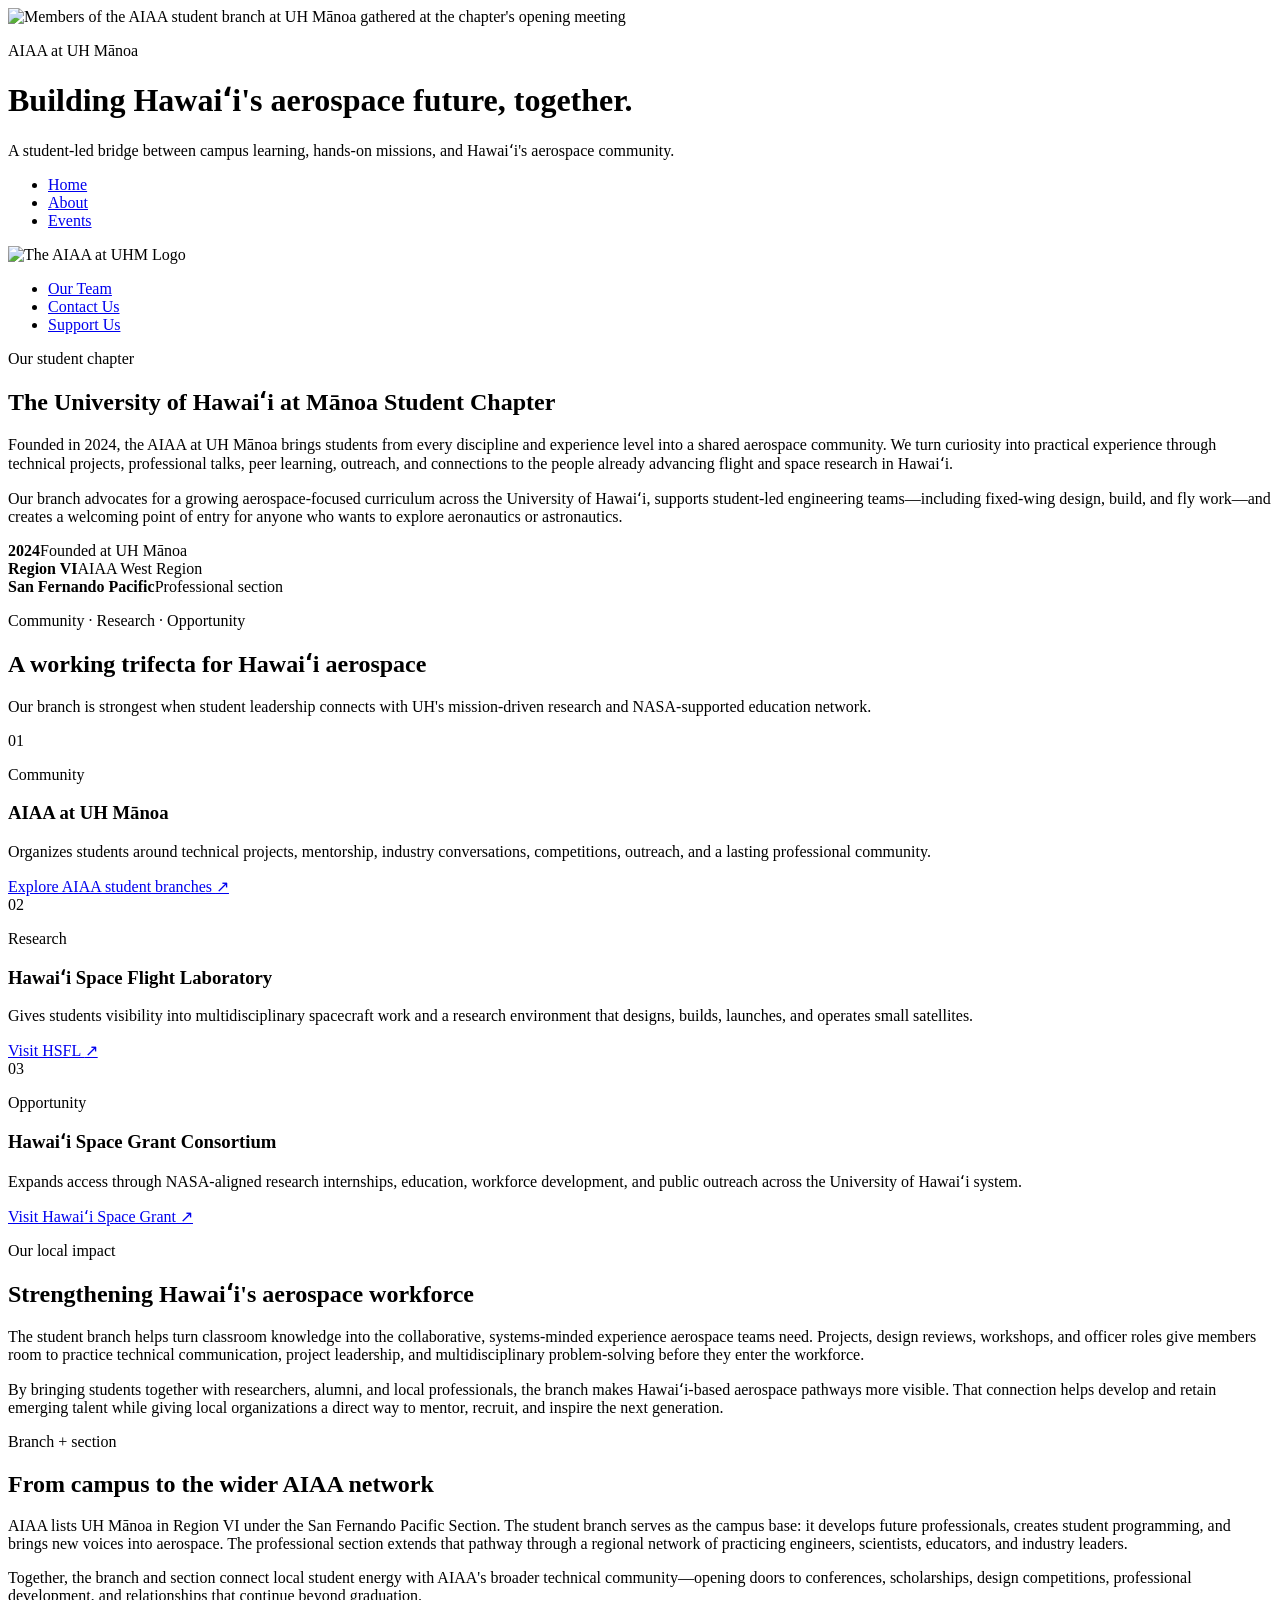
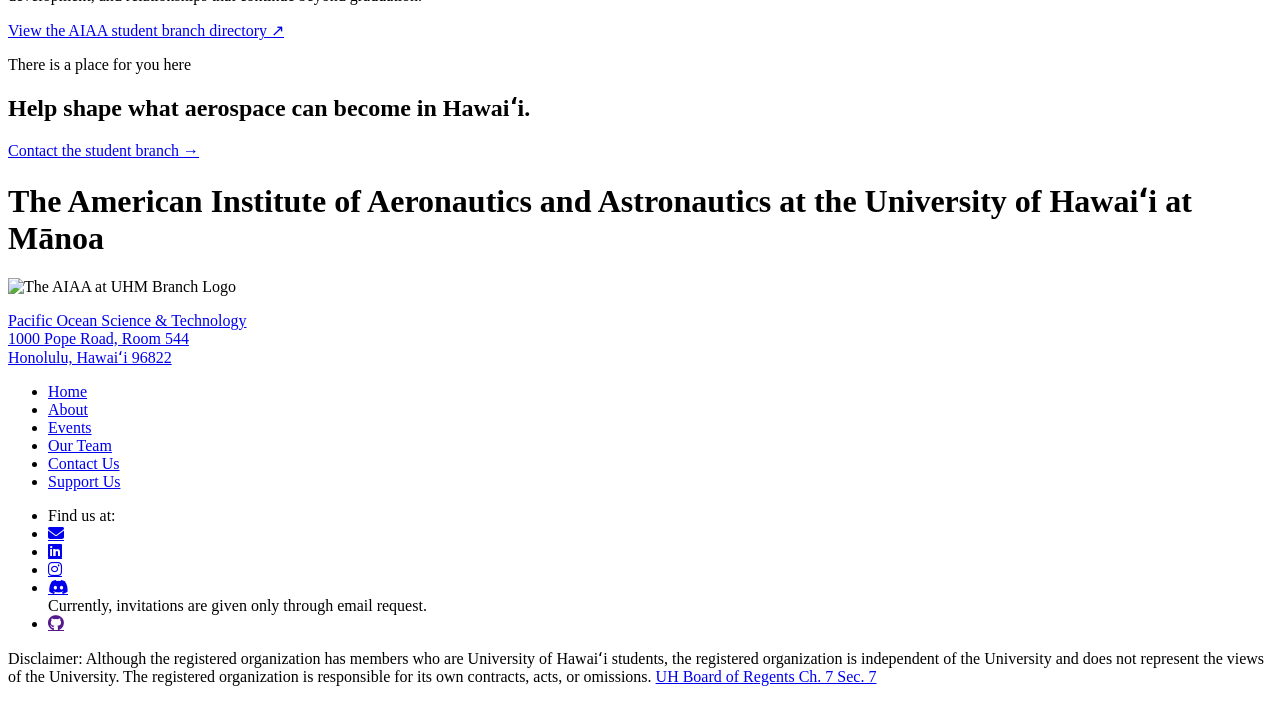
==== about.html @ 86429bd2 "Add website pages and homepage" ====
<!DOCTYPE html>
<html lang="en">
    <head>
        <meta charset="UTF-8" />
        <meta name="viewport" content="width=device-width, initial-scale=1.0" />
        <title>About | AIAA at UH Mānoa</title>
        <meta name="description" content="Meet the AIAA student branch at the University of Hawaiʻi at Mānoa and the campus partners helping grow Hawaiʻi's aerospace community." />
        <link rel="preconnect" href="https://fonts.googleapis.com">
        <link rel="preconnect" href="https://fonts.gstatic.com" crossorigin>
        <link href="https://fonts.googleapis.com/css2?family=Figtree:wght@400;500;600;700;800;900&display=swap" rel="stylesheet">
        <link rel="stylesheet" href="css/style.css?v=9" />
        <link rel="icon" type="image/x-icon" href="image/favicon.ico"/>
        <link rel="icon" type="image/png" sizes="100x100" href="image/favicon-32x32.png" />
        <link rel="icon" type="image/png" sizes="16x16" href="image/favicon-16x16.png" />
        <link rel="apple-touch-icon" sizes="180x180" href="image/apple-touch-icon.png" />
        <link rel="manifest" href="site.webmanifest" />
        <meta name="theme-color" content="#440055" />
        <link rel="stylesheet" href="https://cdnjs.cloudflare.com/ajax/libs/font-awesome/6.5.0/css/all.min.css">
    </head>

    <body class="keno-home about-page">
        <header class="about-hero">
            <img src="image/Slide1Pic.jpg" alt="Members of the AIAA student branch at UH Mānoa gathered at the chapter's opening meeting">
            <div class="about-hero-shade"></div>
            <div class="container about-hero-copy">
                <p class="about-hero-eyebrow">AIAA at UH Mānoa</p>
                <h1>Building Hawaiʻi's aerospace future, together.</h1>
                <p>A student-led bridge between campus learning, hands-on missions, and Hawaiʻi's aerospace community.</p>
            </div>
        </header>

        <div id="navbar">
            <div class="container navbar-content keno-navbar-content">
                <ul class="nav-links left-links">
                    <li><a href="index.html">Home</a></li>
                    <li><a class="active" href="about.html">About</a></li>
                    <li><a href="events.html?v=18">Events</a></li>
                </ul>

                <div class="brand center-logo">
                    <img src="image/branch-logo.png" alt="The AIAA at UHM Logo" class="navbar-logo">
                </div>

                <ul class="nav-links right-links">
                    <li><a href="our-team.html">Our Team</a></li>
                    <li><a href="contact-us.html">Contact Us</a></li>
                    <li><a href="support-us.html">Support Us</a></li>
                </ul>
            </div>
        </div>

        <main class="about-main">
            <section class="chapter-intro page-section">
                <div class="container about-narrow">
                    <p class="section-eyebrow">Our student chapter</p>
                    <h2>The University of Hawaiʻi at Mānoa Student Chapter</h2>
                    <p class="chapter-lead">
                        Founded in 2024, the AIAA at UH Mānoa brings students from every discipline and experience level into a shared aerospace community. We turn curiosity into practical experience through technical projects, professional talks, peer learning, outreach, and connections to the people already advancing flight and space research in Hawaiʻi.
                    </p>
                    <p>
                        Our branch advocates for a growing aerospace-focused curriculum across the University of Hawaiʻi, supports student-led engineering teams—including fixed-wing design, build, and fly work—and creates a welcoming point of entry for anyone who wants to explore aeronautics or astronautics.
                    </p>
                    <div class="chapter-facts" aria-label="Student chapter facts">
                        <div><strong>2024</strong><span>Founded at UH Mānoa</span></div>
                        <div><strong>Region VI</strong><span>AIAA West Region</span></div>
                        <div><strong>San Fernando Pacific</strong><span>Professional section</span></div>
                    </div>
                </div>
            </section>

            <section class="trifecta-section page-section">
                <div class="container">
                    <div class="section-heading-row">
                        <div>
                            <p class="section-eyebrow">Community · Research · Opportunity</p>
                            <h2>A working trifecta for Hawaiʻi aerospace</h2>
                        </div>
                        <p>
                            Our branch is strongest when student leadership connects with UH's mission-driven research and NASA-supported education network.
                        </p>
                    </div>

                    <div class="trifecta-grid">
                        <article class="trifecta-card">
                            <span class="card-number">01</span>
                            <p class="card-kicker">Community</p>
                            <h3>AIAA at UH Mānoa</h3>
                            <p>Organizes students around technical projects, mentorship, industry conversations, competitions, outreach, and a lasting professional community.</p>
                            <a href="https://www.aiaa.org/get-involved/university-students/student-branches/" target="_blank" rel="noopener noreferrer">Explore AIAA student branches <span aria-hidden="true">↗</span></a>
                        </article>

                        <article class="trifecta-card">
                            <span class="card-number">02</span>
                            <p class="card-kicker">Research</p>
                            <h3>Hawaiʻi Space Flight Laboratory</h3>
                            <p>Gives students visibility into multidisciplinary spacecraft work and a research environment that designs, builds, launches, and operates small satellites.</p>
                            <a href="https://www.hsfl.hawaii.edu/" target="_blank" rel="noopener noreferrer">Visit HSFL <span aria-hidden="true">↗</span></a>
                        </article>

                        <article class="trifecta-card">
                            <span class="card-number">03</span>
                            <p class="card-kicker">Opportunity</p>
                            <h3>Hawaiʻi Space Grant Consortium</h3>
                            <p>Expands access through NASA-aligned research internships, education, workforce development, and public outreach across the University of Hawaiʻi system.</p>
                            <a href="https://www.spacegrant.hawaii.edu/" target="_blank" rel="noopener noreferrer">Visit Hawaiʻi Space Grant <span aria-hidden="true">↗</span></a>
                        </article>
                    </div>
                </div>
            </section>

            <section class="impact-section page-section">
                <div class="container">
                    <div class="impact-grid">
                        <div class="impact-panel impact-panel-primary">
                            <p class="section-eyebrow">Our local impact</p>
                            <h2>Strengthening Hawaiʻi's aerospace workforce</h2>
                            <p>
                                The student branch helps turn classroom knowledge into the collaborative, systems-minded experience aerospace teams need. Projects, design reviews, workshops, and officer roles give members room to practice technical communication, project leadership, and multidisciplinary problem-solving before they enter the workforce.
                            </p>
                            <p>
                                By bringing students together with researchers, alumni, and local professionals, the branch makes Hawaiʻi-based aerospace pathways more visible. That connection helps develop and retain emerging talent while giving local organizations a direct way to mentor, recruit, and inspire the next generation.
                            </p>
                        </div>

                        <div class="impact-panel impact-panel-light">
                            <p class="section-eyebrow">Branch + section</p>
                            <h2>From campus to the wider AIAA network</h2>
                            <p>
                                AIAA lists UH Mānoa in Region VI under the San Fernando Pacific Section. The student branch serves as the campus base: it develops future professionals, creates student programming, and brings new voices into aerospace. The professional section extends that pathway through a regional network of practicing engineers, scientists, educators, and industry leaders.
                            </p>
                            <p>
                                Together, the branch and section connect local student energy with AIAA's broader technical community—opening doors to conferences, scholarships, design competitions, professional development, and relationships that continue beyond graduation.
                            </p>
                            <a class="text-link" href="https://netforum.aiaa.org/eWeb/AIAAPage.aspx?site=AIAA_FRAME&amp;webcode=branchlist" target="_blank" rel="noopener noreferrer">View the AIAA student branch directory <span aria-hidden="true">↗</span></a>
                        </div>
                    </div>
                </div>
            </section>

            <section class="about-cta">
                <div class="container about-cta-inner">
                    <div>
                        <p class="section-eyebrow">There is a place for you here</p>
                        <h2>Help shape what aerospace can become in Hawaiʻi.</h2>
                    </div>
                    <a class="about-cta-button" href="contact-us.html">Contact the student branch <span aria-hidden="true">→</span></a>
                </div>
            </section>
        </main>

        <footer>
            <div class="container">
                <h1>The American Institute of Aeronautics and Astronautics at the University of Hawaiʻi at Mānoa</h1>
                <div class="flex-footer">
                    <img src="image/branch-logo.png" alt="The AIAA at UHM Branch Logo">
                    <div class="footer-index">
                        <p>
                            <a class="location-container" href="https://g.co/kgs/ecqR4Zi">
                                Pacific Ocean Science &amp; Technology<br>
                                1000 Pope Road, Room 544<br>
                                Honolulu, Hawaiʻi 96822
                            </a>
                        </p>
                        <ul>
                            <li><a href="index.html">Home</a></li>
                            <li><a href="about.html">About</a></li>
                            <li><a href="events.html?v=18">Events</a></li>
                            <li><a href="our-team.html">Our Team</a></li>
                            <li><a href="contact-us.html">Contact Us</a></li>
                            <li><a href="support-us.html">Support Us</a></li>
                        </ul>
                    </div>
                    <div class="online-presence">
                        <ul class="media-links">
                            <li>Find us at:</li>
                            <div class="social-container">
                                <li><a href="mailto:uhaiaa@hawaii.edu" class="fa fa-envelope" aria-label="Email AIAA at UH Mānoa"></a></li>
                                <li><a href="https://www.linkedin.com/company/uhaiaa" class="fa-brands fa-linkedin" aria-label="AIAA at UH Mānoa on LinkedIn"></a></li>
                                <li><a href="https://www.instagram.com/uh_aiaa/" class="fa-brands fa-instagram" aria-label="AIAA at UH Mānoa on Instagram"></a></li>
                                <div class="button-tip">
                                    <li><a href="#" class="fa-brands fa-discord" aria-label="AIAA at UH Mānoa Discord"></a></li>
                                    <span class="button-tip-text">Currently, invitations are given only through email request.</span>
                                </div>
                                <li><a href="" class="fa-brands fa-github" aria-label="AIAA at UH Mānoa on GitHub"></a></li>
                            </div>
                        </ul>
                    </div>
                </div>
                <p class="university-disclaimer">
                    Disclaimer: Although the registered organization has members who are University of Hawaiʻi students, the registered organization is independent of the University and does not represent the views of the University. The registered organization is responsible for its own contracts, acts, or omissions.
                    <a href="https://www.hawaii.edu/policy/archives/bor/borpch7.pdf">UH Board of Regents Ch. 7 Sec. 7</a>
                </p>
            </div>
        </footer>

        <script>
            const navbar = document.getElementById('navbar');
            const pageHeader = document.querySelector('header');
            let logoAnimationFrame;

            function updateNavbarLogo() {
                const stickyPoint = pageHeader.offsetHeight;
                const progress = Math.min(Math.max(window.scrollY / stickyPoint, 0), 1);
                const expandedSize = window.innerWidth < 760 ? 100 : 156;
                const compactSize = window.innerWidth < 760 ? 40 : 46;
                const logoSize = expandedSize - ((expandedSize - compactSize) * progress);

                navbar.style.setProperty('--logo-size', `${logoSize}px`);
                navbar.classList.toggle('is-stuck', window.scrollY >= stickyPoint - 1);
                logoAnimationFrame = null;
            }

            function requestNavbarLogoUpdate() {
                if (!logoAnimationFrame) {
                    logoAnimationFrame = window.requestAnimationFrame(updateNavbarLogo);
                }
            }

            window.addEventListener('scroll', requestNavbarLogoUpdate, { passive: true });
            window.addEventListener('resize', requestNavbarLogoUpdate);
            updateNavbarLogo();
        </script>
    </body>
</html>
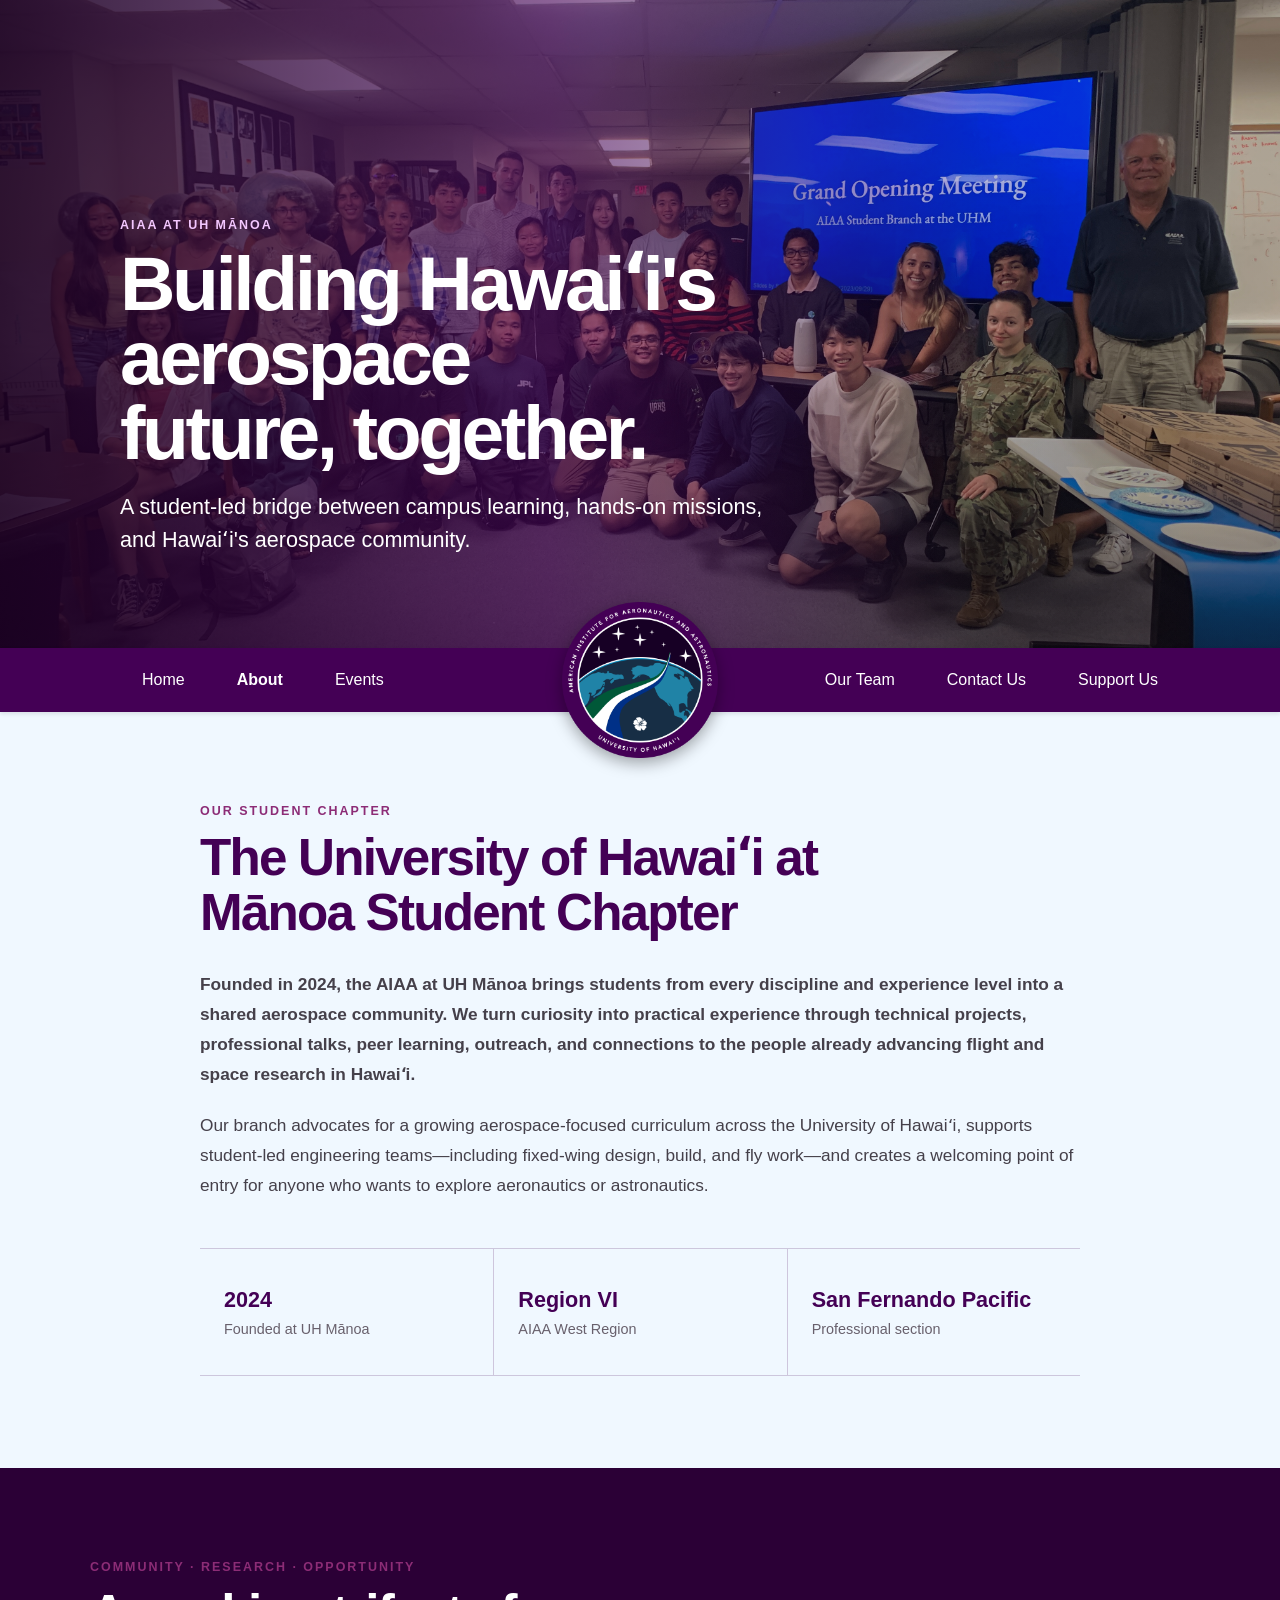
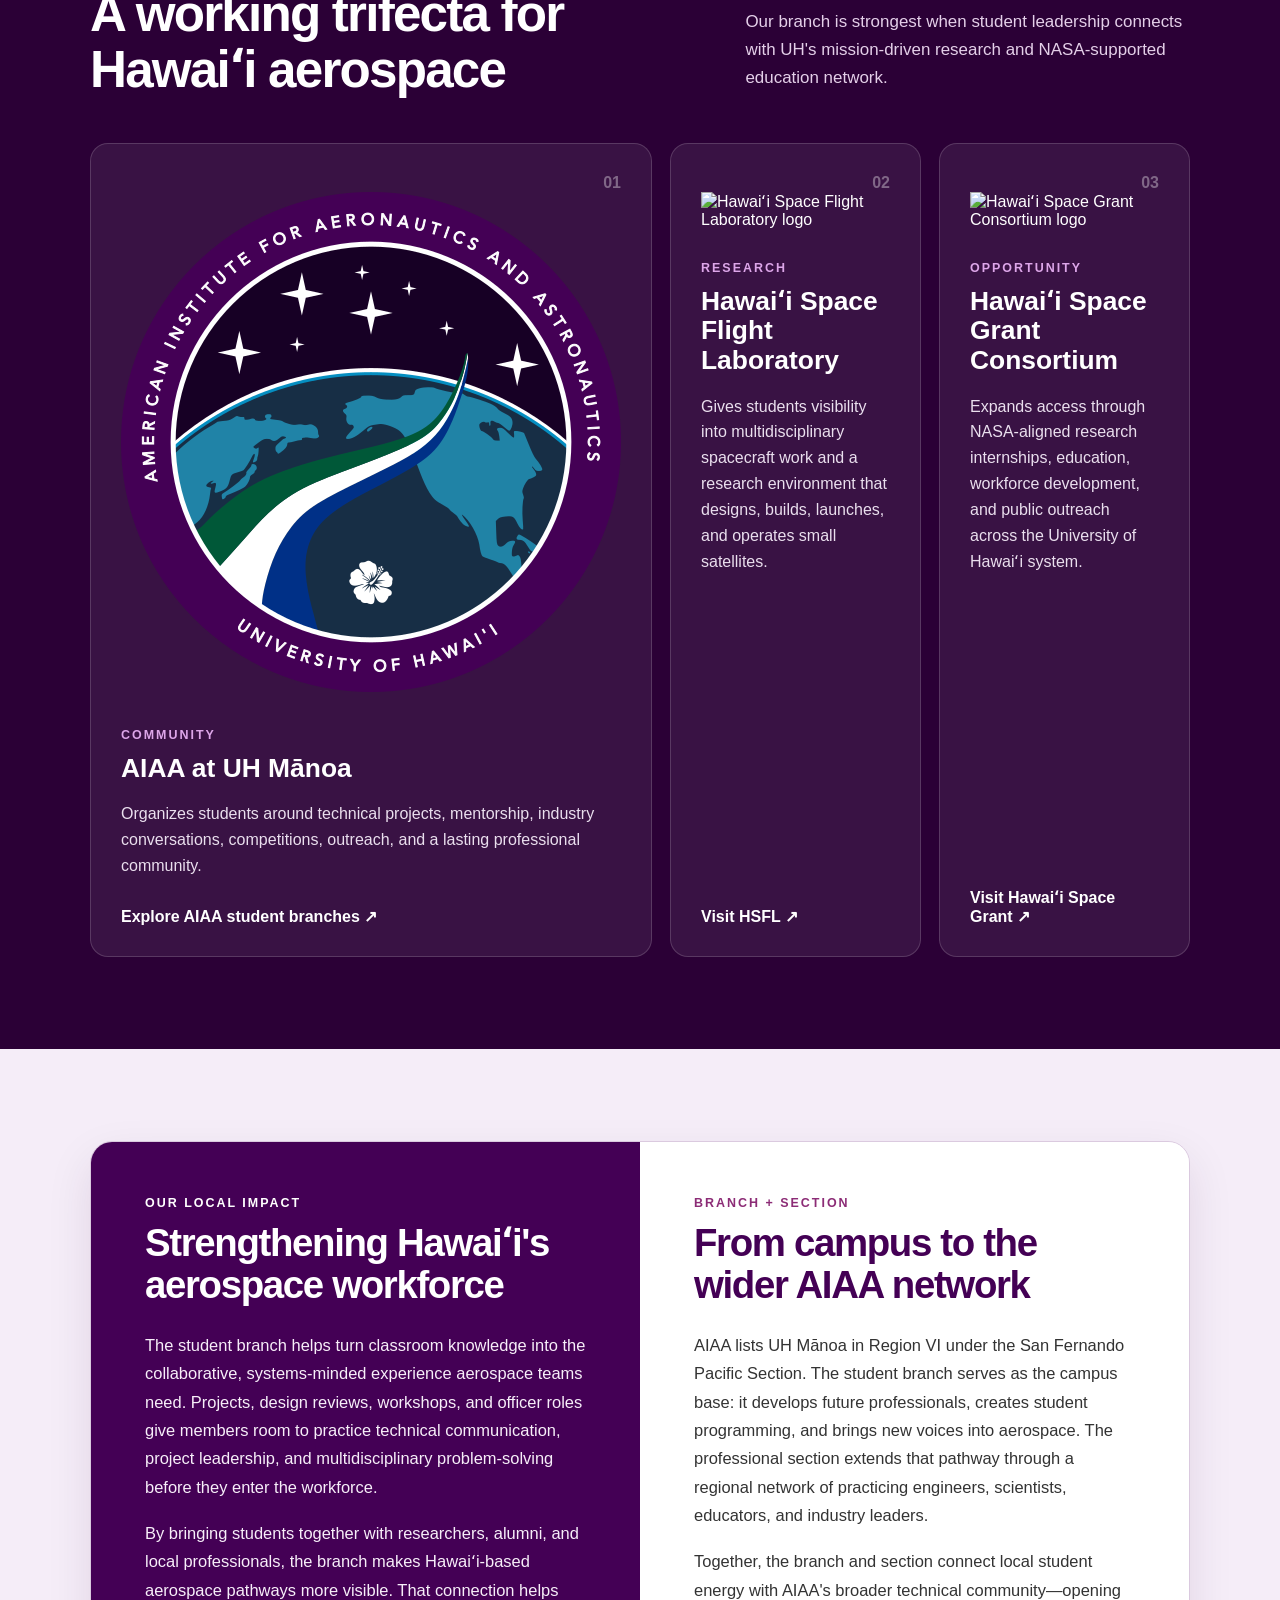
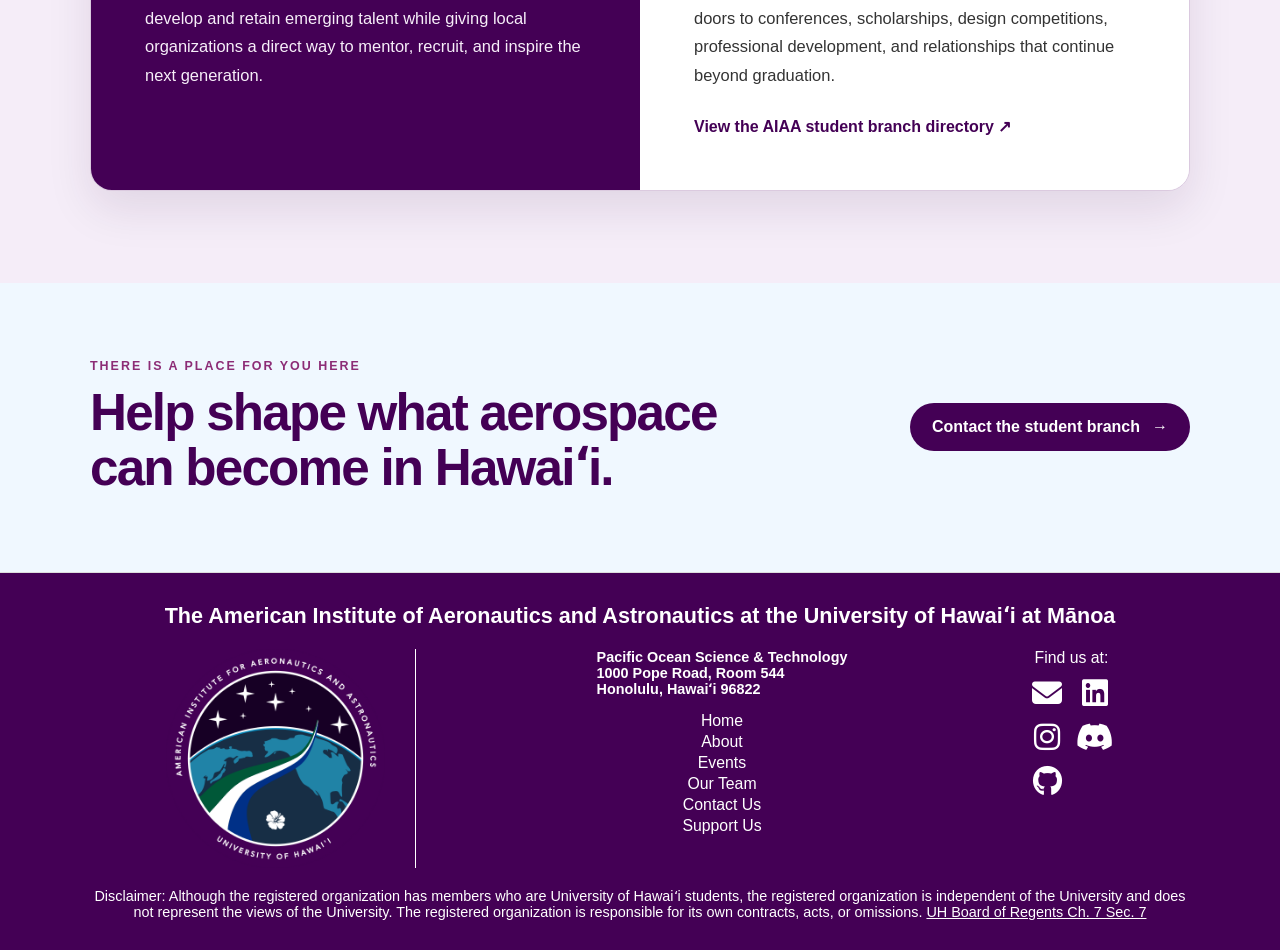
==== commit d8a2efd9: "Add trifecta logos to About page" ====
--- a/about.html
+++ b/about.html
@@ -8,7 +8,7 @@
         <link rel="preconnect" href="https://fonts.googleapis.com">
         <link rel="preconnect" href="https://fonts.gstatic.com" crossorigin>
         <link href="https://fonts.googleapis.com/css2?family=Figtree:wght@400;500;600;700;800;900&display=swap" rel="stylesheet">
-        <link rel="stylesheet" href="css/style.css?v=9" />
+        <link rel="stylesheet" href="css/style.css?v=30" />
         <link rel="icon" type="image/x-icon" href="image/favicon.ico"/>
         <link rel="icon" type="image/png" sizes="100x100" href="image/favicon-32x32.png" />
         <link rel="icon" type="image/png" sizes="16x16" href="image/favicon-16x16.png" />
@@ -83,6 +83,9 @@
                     <div class="trifecta-grid">
                         <article class="trifecta-card">
                             <span class="card-number">01</span>
+                            <div class="trifecta-logo">
+                                <img src="image/branch-logo.png" alt="AIAA at UH Mānoa student branch logo" loading="lazy">
+                            </div>
                             <p class="card-kicker">Community</p>
                             <h3>AIAA at UH Mānoa</h3>
                             <p>Organizes students around technical projects, mentorship, industry conversations, competitions, outreach, and a lasting professional community.</p>
@@ -91,6 +94,9 @@
 
                         <article class="trifecta-card">
                             <span class="card-number">02</span>
+                            <div class="trifecta-logo">
+                                <img src="image/hawaii-space-flight-lab-logo.webp" alt="Hawaiʻi Space Flight Laboratory logo" loading="lazy">
+                            </div>
                             <p class="card-kicker">Research</p>
                             <h3>Hawaiʻi Space Flight Laboratory</h3>
                             <p>Gives students visibility into multidisciplinary spacecraft work and a research environment that designs, builds, launches, and operates small satellites.</p>
@@ -99,6 +105,9 @@
 
                         <article class="trifecta-card">
                             <span class="card-number">03</span>
+                            <div class="trifecta-logo">
+                                <img src="image/hawaii-space-grant-logo.png" alt="Hawaiʻi Space Grant Consortium logo" loading="lazy">
+                            </div>
                             <p class="card-kicker">Opportunity</p>
                             <h3>Hawaiʻi Space Grant Consortium</h3>
                             <p>Expands access through NASA-aligned research internships, education, workforce development, and public outreach across the University of Hawaiʻi system.</p>
--- a/css/style.css
+++ b/css/style.css
@@ -0,0 +1,2757 @@
+/* General Styles */
+* {
+margin: 0;
+padding: 0;
+box-sizing: border-box;
+}
+
+body {
+  font-family: 'Figtree', 'Segoe UI', sans-serif;
+  min-height:  100vh;
+  background-color: aliceblue;
+  color: #333;
+  margin: 0;
+}
+
+.container {
+  max-width: 1100px;
+  margin: 0 auto;
+}
+
+main {
+  margin-top: 0;
+  padding-top: 0;
+  background-color: aliceblue;
+}
+
+/* Header and Navigation */
+header {
+  background-color: aliceblue;
+  position: static;
+  overflow: visible;
+}
+
+.header-carousel {
+  position: relative;
+  width: 100%;
+  height: 75vh;
+}
+
+.carousel-slide {
+  position: absolute;
+  width: 100%;
+  height: 100%;
+  opacity: 0;
+  transition: opacity 2s ease-in-out;
+}
+
+.carousel-slide.active {
+  opacity: 1;
+  z-index: 1;
+}
+
+.carousel-slide img {
+  width: 100%;
+  height: 100%;
+  object-fit: cover;
+}
+
+.carousel-caption-static {
+  position: absolute;
+  top: 20px;
+  left: 120px;
+  font-family: 'Figtree', 'Segoe UI', sans-serif;
+  font-size: 4rem;
+  color: white;
+  z-index: 2;
+  font-weight: 900;
+  font-style: normal;
+  letter-spacing: -0.035em;
+  text-shadow: 4px 4px 6px rgba(0, 0, 0, 1);
+  padding-right: 120px;
+}
+
+.carousel-caption-dynamic {
+  position: absolute;
+  bottom: 96px;
+  right: 120px;
+  font-size: 3rem;
+  color: white;
+  font-weight: 700;
+  z-index: 2;
+  text-align: right;
+  font-style: italic;
+  text-shadow: 4px 4px 6px rgba(0, 0, 0, 1);
+  padding-left: 120px;
+}
+
+
+#navbar {
+  --logo-size: 156px;
+  background-color: #440055;
+  width: 100%;
+  position: sticky;
+  top: 0;
+  z-index: 20;
+  overflow: visible;
+  box-shadow: 0 2px 4px rgba(0, 0, 0, 0.1);
+  transition: box-shadow 0.3s ease;
+}
+
+.navbar-content {
+  display: flex;
+  justify-content: space-between;
+  align-items: center;
+  padding: 10px 16px;
+}
+
+.brand {
+  display: flex;
+  align-items: center;
+  gap: 10px;
+}
+
+.navbar-logo {
+  height: 40px;
+  width: auto;
+  margin-left: 20px;
+}
+
+.keno-navbar-content {
+  position: relative;
+  display: grid;
+  grid-template-columns: minmax(0, 1fr) 172px minmax(0, 1fr);
+  min-height: 64px;
+}
+
+.keno-navbar-content .left-links {
+  grid-column: 1;
+  justify-content: flex-start;
+}
+
+.keno-navbar-content .right-links {
+  grid-column: 3;
+  justify-content: flex-end;
+}
+
+.keno-navbar-content .center-logo {
+  position: absolute;
+  top: 50%;
+  left: 50%;
+  z-index: 2;
+  pointer-events: none;
+  transform: translate(-50%, -50%);
+}
+
+.keno-navbar-content .center-logo .navbar-logo {
+  display: block;
+  width: var(--logo-size);
+  height: var(--logo-size);
+  margin: 0;
+  filter: drop-shadow(0 5px 8px rgba(0, 0, 0, 0.35));
+  transition: filter 0.2s ease;
+  will-change: width, height;
+}
+
+#navbar.is-stuck {
+  box-shadow: 0 5px 16px rgba(0, 0, 0, 0.28);
+}
+
+#navbar.is-stuck .center-logo .navbar-logo {
+  filter: drop-shadow(0 2px 3px rgba(0, 0, 0, 0.25));
+}
+
+.org-name {
+  color: white;
+  font-size: 1.4em;
+  line-height: 40px;
+  margin: 0;
+  white-space: nowrap;
+}  
+
+.nav-links {
+  list-style-type: none;
+  display: flex;
+  align-items: center;
+  margin: 0;
+  padding: 0;
+}
+
+.nav-links li {
+  margin-left: 20px;
+}
+
+.nav-links li a {
+  display: block;
+  color: #ffffff;
+  text-decoration: none;
+  padding: 10px 16px;
+}
+
+.nav-links li a.active {
+  font-weight: bolder;
+}
+
+.nav-links li a:hover {
+  background-color:#440055;
+}
+
+@media (max-width: 760px) {
+  .carousel-caption-dynamic {
+    bottom: 78px;
+  }
+
+  .keno-navbar-content {
+    grid-template-columns: minmax(0, 1fr) 108px minmax(0, 1fr);
+    min-height: 58px;
+    padding-right: 8px;
+    padding-left: 8px;
+  }
+
+  .keno-navbar-content .nav-links {
+    gap: 2px;
+  }
+
+  .keno-navbar-content .nav-links li {
+    margin-left: 0;
+  }
+
+  .keno-navbar-content .nav-links li a {
+    padding: 9px 6px;
+    font-size: 0.78rem;
+  }
+}
+
+@media (prefers-reduced-motion: reduce) {
+  .keno-navbar-content .center-logo .navbar-logo,
+  #navbar {
+    transition: none;
+  }
+}
+
+@media (max-width: 520px) {
+  .keno-navbar-content {
+    grid-template-columns: minmax(0, 1fr) 108px minmax(0, 1fr);
+    min-height: 88px;
+    padding: 7px 12px;
+  }
+
+  .keno-navbar-content .nav-links {
+    align-items: flex-start;
+    flex-direction: column;
+    justify-content: center;
+  }
+
+  .keno-navbar-content .right-links {
+    align-items: flex-end;
+  }
+
+  .keno-navbar-content .nav-links li a {
+    padding: 3px 0;
+    font-size: 0.72rem;
+    line-height: 1.1;
+    white-space: nowrap;
+  }
+}
+
+/* about Section */
+.about {
+  padding: 40px 30px;
+}
+
+.keno-home .about {
+  padding-top: 56px;
+}
+
+.organization-block {
+  padding-bottom: 20px;
+}
+
+.aiaa-logo-wordmark {
+  width: 100%;
+  max-width: 520px;
+  aspect-ratio: 4814 / 1338;
+  margin: 0 auto;
+  background-color: #440055;
+  -webkit-mask: url('../image/AIAA_logo-2025.png') center / contain no-repeat;
+  mask: url('../image/AIAA_logo-2025.png') center / contain no-repeat;
+}
+
+.student-logo-paragraph {
+  display: flex;
+  align-items: center; /* center vertically */
+  gap: 20px;
+  padding-bottom: 20px;
+}
+
+.student-logo-paragraph img {
+  max-height: 250px;
+  width: auto;
+  object-fit: contain;
+  display: block;
+}
+
+.student-logo-paragraph .about-block {
+  flex: 1;
+  display: flex;
+  flex-direction: column;
+  justify-content: space-between;
+}
+
+.about h1 {
+  text-align: center;
+  font-size: 2em;
+  margin-bottom: 20px;
+}
+
+.about p {
+  text-indent: 2em;
+  font-size: 1.1em;
+  text-align: justify;
+  margin-top: 15px;
+  font-weight: 500;
+}
+
+.about a {
+  padding-bottom: 30px;
+}
+
+.about a.btn {
+  display: flex;
+  text-decoration: none;
+  justify-content: center;    
+  background-color: #440055;
+  color: #fff;
+  padding: 12px 24px;
+  border-radius: 5px;
+  font-weight: bold;
+}
+
+.about .btn:hover {
+  background-color: #2b0036;
+}
+
+h2 {
+  text-align: center;
+  color: #440055;
+  margin-top: 40px;
+}
+
+/* About Page */
+.about-hero {
+  position: relative;
+  height: min(72vh, 760px);
+  min-height: 520px;
+  overflow: hidden;
+  isolation: isolate;
+}
+
+.about-hero > img {
+  position: absolute;
+  inset: 0;
+  z-index: -3;
+  width: 100%;
+  height: 100%;
+  object-fit: cover;
+  object-position: center 45%;
+}
+
+.about-hero-shade {
+  position: absolute;
+  inset: 0;
+  z-index: -2;
+  background:
+    linear-gradient(90deg, rgba(28, 0, 36, 0.88) 0%, rgba(68, 0, 85, 0.62) 43%, rgba(24, 11, 28, 0.16) 76%),
+    linear-gradient(0deg, rgba(14, 6, 17, 0.55) 0%, transparent 45%);
+}
+
+.about-hero-copy {
+  display: flex;
+  height: 100%;
+  max-width: 1100px;
+  padding: 86px 30px 92px;
+  flex-direction: column;
+  align-items: flex-start;
+  justify-content: flex-end;
+  color: #fff;
+}
+
+.about-hero-eyebrow,
+.section-eyebrow,
+.card-kicker {
+  font-size: 0.78rem;
+  font-weight: 800;
+  letter-spacing: 0.16em;
+  text-transform: uppercase;
+}
+
+.about-hero-eyebrow {
+  margin-bottom: 14px;
+  color: #f3c7ff;
+}
+
+.about-hero-copy h1 {
+  max-width: 780px;
+  font-size: clamp(2.8rem, 6vw, 5.3rem);
+  line-height: 0.97;
+  letter-spacing: -0.045em;
+  text-wrap: balance;
+}
+
+.about-hero-copy > p:last-child {
+  max-width: 650px;
+  margin-top: 22px;
+  font-size: clamp(1.05rem, 2vw, 1.35rem);
+  font-weight: 500;
+  line-height: 1.5;
+}
+
+.about-main {
+  overflow: hidden;
+}
+
+.page-section {
+  padding: 92px 30px;
+}
+
+.about-narrow {
+  max-width: 880px;
+}
+
+.section-eyebrow {
+  margin-bottom: 12px;
+  color: #8c2c76;
+}
+
+.about-main h2 {
+  margin-top: 0;
+  font-size: clamp(2rem, 4vw, 3.35rem);
+  line-height: 1.08;
+  letter-spacing: -0.035em;
+}
+
+.chapter-intro h2 {
+  max-width: 760px;
+  text-align: left;
+}
+
+.chapter-intro p:not(.section-eyebrow) {
+  color: #45404a;
+  font-size: 1.08rem;
+  line-height: 1.75;
+}
+
+.chapter-intro .chapter-lead {
+  margin-top: 28px;
+  color: #27212b;
+  font-size: clamp(1.2rem, 2.2vw, 1.45rem);
+  font-weight: 600;
+  line-height: 1.6;
+}
+
+.chapter-intro .chapter-lead + p {
+  margin-top: 20px;
+}
+
+.chapter-facts {
+  display: grid;
+  margin-top: 48px;
+  border-top: 1px solid rgba(68, 0, 85, 0.2);
+  border-bottom: 1px solid rgba(68, 0, 85, 0.2);
+  grid-template-columns: repeat(3, 1fr);
+}
+
+.chapter-facts > div {
+  display: flex;
+  min-height: 126px;
+  padding: 24px;
+  flex-direction: column;
+  justify-content: center;
+}
+
+.chapter-facts > div + div {
+  border-left: 1px solid rgba(68, 0, 85, 0.2);
+}
+
+.chapter-facts strong {
+  color: #440055;
+  font-size: 1.35rem;
+  line-height: 1.15;
+}
+
+.chapter-facts span {
+  margin-top: 8px;
+  color: #68606c;
+  font-size: 0.9rem;
+}
+
+.trifecta-section {
+  background: #2b0036;
+  color: #fff;
+}
+
+.section-heading-row {
+  display: grid;
+  margin-bottom: 46px;
+  align-items: end;
+  gap: 54px;
+  grid-template-columns: 1.15fr 0.85fr;
+}
+
+.section-heading-row h2 {
+  max-width: 650px;
+  color: #fff;
+  text-align: left;
+}
+
+.section-heading-row > p {
+  padding-bottom: 5px;
+  color: #e4cfe9;
+  font-size: 1.06rem;
+  line-height: 1.65;
+}
+
+.trifecta-grid {
+  display: grid;
+  gap: 18px;
+  grid-template-columns: repeat(3, 1fr);
+}
+
+.trifecta-card {
+  display: flex;
+  min-height: 390px;
+  padding: 30px;
+  border: 1px solid rgba(255, 255, 255, 0.16);
+  border-radius: 18px;
+  flex-direction: column;
+  background: rgba(255, 255, 255, 0.07);
+  transition: transform 0.25s ease, background-color 0.25s ease;
+}
+
+.trifecta-card:hover {
+  background: rgba(255, 255, 255, 0.11);
+  transform: translateY(-5px);
+}
+
+.card-number {
+  align-self: flex-end;
+  color: rgba(255, 255, 255, 0.36);
+  font-size: 1rem;
+  font-weight: 800;
+}
+
+.card-kicker {
+  margin-top: 32px;
+  color: #dda6e9;
+}
+
+.trifecta-card h3 {
+  margin-top: 12px;
+  font-size: 1.65rem;
+  line-height: 1.12;
+}
+
+.trifecta-card > p:not(.card-kicker) {
+  margin-top: 18px;
+  color: #eadfee;
+  line-height: 1.62;
+}
+
+.trifecta-card a {
+  margin-top: auto;
+  padding-top: 28px;
+  color: #fff;
+  font-weight: 750;
+  text-decoration: none;
+}
+
+.trifecta-card a:hover,
+.text-link:hover {
+  text-decoration: underline;
+}
+
+.impact-section {
+  background: #f5edf8;
+}
+
+.impact-grid {
+  display: grid;
+  overflow: hidden;
+  border: 1px solid rgba(68, 0, 85, 0.15);
+  border-radius: 22px;
+  box-shadow: 0 18px 45px rgba(51, 14, 62, 0.1);
+  grid-template-columns: repeat(2, 1fr);
+}
+
+.impact-panel {
+  padding: 54px;
+}
+
+.impact-panel h2 {
+  margin-bottom: 26px;
+  text-align: left;
+  font-size: clamp(1.8rem, 3vw, 2.55rem);
+}
+
+.impact-panel p:not(.section-eyebrow) {
+  font-size: 1.03rem;
+  line-height: 1.72;
+}
+
+.impact-panel p + p {
+  margin-top: 18px;
+}
+
+.impact-panel-primary {
+  background: #440055;
+  color: #f7eef9;
+}
+
+.impact-panel-primary h2,
+.impact-panel-primary .section-eyebrow {
+  color: #fff;
+}
+
+.impact-panel-light {
+  background: #fff;
+}
+
+.text-link {
+  display: inline-block;
+  margin-top: 28px;
+  color: #440055;
+  font-weight: 800;
+  text-decoration: none;
+}
+
+.about-cta {
+  padding: 76px 30px;
+  background: aliceblue;
+}
+
+.about-cta-inner {
+  display: flex;
+  align-items: center;
+  justify-content: space-between;
+  gap: 44px;
+}
+
+.about-cta h2 {
+  max-width: 720px;
+  text-align: left;
+}
+
+.about-cta-button {
+  display: inline-flex;
+  flex: 0 0 auto;
+  align-items: center;
+  gap: 12px;
+  padding: 15px 22px;
+  border-radius: 999px;
+  background: #440055;
+  color: #fff;
+  font-weight: 800;
+  text-decoration: none;
+  transition: background-color 0.2s ease, transform 0.2s ease;
+}
+
+.about-cta-button:hover {
+  background: #2b0036;
+  transform: translateY(-2px);
+}
+
+@media (max-width: 860px) {
+  .about-hero {
+    height: 64vh;
+    min-height: 470px;
+  }
+
+  .section-heading-row,
+  .impact-grid {
+    grid-template-columns: 1fr;
+  }
+
+  .section-heading-row {
+    gap: 22px;
+  }
+
+  .trifecta-grid {
+    grid-template-columns: 1fr;
+  }
+
+  .trifecta-card {
+    min-height: 310px;
+  }
+
+  .about-cta-inner {
+    align-items: flex-start;
+    flex-direction: column;
+  }
+}
+
+@media (max-width: 620px) {
+  .about-hero {
+    min-height: 430px;
+  }
+
+  .about-hero > img {
+    object-position: 58% center;
+  }
+
+  .about-hero-copy {
+    padding: 64px 22px 62px;
+  }
+
+  .page-section {
+    padding: 68px 20px;
+  }
+
+  .chapter-facts {
+    grid-template-columns: 1fr;
+  }
+
+  .chapter-facts > div {
+    min-height: 96px;
+    padding: 20px 8px;
+  }
+
+  .chapter-facts > div + div {
+    border-top: 1px solid rgba(68, 0, 85, 0.2);
+    border-left: 0;
+  }
+
+  .trifecta-card,
+  .impact-panel {
+    padding: 30px 24px;
+  }
+
+  .about-cta {
+    padding: 62px 20px;
+  }
+}
+
+/* Our Team Page */
+.team-hero > img {
+  object-position: center 48%;
+}
+
+.team-main h2 {
+  margin-top: 0;
+  font-size: clamp(2rem, 4vw, 3.35rem);
+  line-height: 1.08;
+  letter-spacing: -0.035em;
+}
+
+.team-intro {
+  background: aliceblue;
+}
+
+.team-narrow {
+  max-width: 860px;
+}
+
+.team-intro h2 {
+  max-width: 720px;
+  text-align: left;
+}
+
+.team-intro p:last-child {
+  max-width: 800px;
+  margin-top: 26px;
+  color: #45404a;
+  font-size: clamp(1.15rem, 2vw, 1.35rem);
+  font-weight: 550;
+  line-height: 1.7;
+}
+
+.chair-message-section {
+  background: #f5edf8;
+}
+
+.chair-message-card {
+  display: grid;
+  overflow: hidden;
+  border: 1px solid rgba(68, 0, 85, 0.14);
+  border-radius: 24px;
+  background: #fff;
+  box-shadow: 0 22px 55px rgba(51, 14, 62, 0.14);
+  grid-template-columns: 0.82fr 1.18fr;
+}
+
+.chair-message-meta {
+  display: flex;
+  min-height: 540px;
+  padding: 54px;
+  flex-direction: column;
+  background: #440055;
+  color: #fff;
+}
+
+.chair-message-meta .section-eyebrow {
+  color: #dda6e9;
+}
+
+.chair-message-meta h2 {
+  max-width: 450px;
+  color: #fff;
+  text-align: left;
+}
+
+.chair-signature {
+  display: flex;
+  margin-top: auto;
+  align-items: center;
+  gap: 14px;
+}
+
+.chair-signature > span {
+  display: inline-flex;
+  width: 52px;
+  height: 52px;
+  border: 1px solid rgba(255, 255, 255, 0.28);
+  border-radius: 50%;
+  align-items: center;
+  justify-content: center;
+  background: rgba(255, 255, 255, 0.1);
+  font-size: 0.88rem;
+  font-weight: 900;
+  letter-spacing: 0.08em;
+}
+
+.chair-signature strong {
+  font-size: 1.05rem;
+}
+
+.chair-signature p {
+  margin-top: 3px;
+  color: #dccbe0;
+  font-size: 0.9rem;
+}
+
+.chair-message-card blockquote {
+  display: flex;
+  padding: 58px 62px;
+  flex-direction: column;
+  justify-content: center;
+}
+
+.quote-mark {
+  height: 74px;
+  color: #8c2c76;
+  font-family: Georgia, serif;
+  font-size: 7.5rem;
+  line-height: 1;
+}
+
+.chair-message-card blockquote p {
+  position: relative;
+  color: #312935;
+  font-size: clamp(1.45rem, 2.4vw, 2rem);
+  font-weight: 650;
+  line-height: 1.48;
+  letter-spacing: -0.018em;
+}
+
+.leadership-history-section {
+  scroll-margin-top: 74px;
+  background: #fff;
+}
+
+.leadership-history-heading {
+  max-width: 720px;
+}
+
+.leadership-history-heading h2 {
+  text-align: left;
+}
+
+.leadership-history-heading > p:last-child {
+  max-width: 650px;
+  margin-top: 14px;
+  color: #5d5561;
+  font-size: 1.08rem;
+  line-height: 1.65;
+}
+
+.leadership-history-grid {
+  display: grid;
+  margin-top: 42px;
+  justify-content: center;
+  gap: 24px;
+  grid-template-columns: repeat(3, minmax(0, 1fr));
+}
+
+.leadership-profile-card {
+  overflow: hidden;
+  border: 1px solid rgba(68, 0, 85, 0.14);
+  border-radius: 20px;
+  background: #f5edf8;
+  box-shadow: 0 16px 38px rgba(51, 14, 62, 0.12);
+}
+
+.leadership-profile-image {
+  position: relative;
+  aspect-ratio: 4 / 5;
+  overflow: hidden;
+  background: #e5d7e9;
+}
+
+.leadership-profile-image img {
+  display: block;
+  width: 100%;
+  height: 100%;
+  object-fit: cover;
+  object-position: center 34%;
+  transition: transform 0.35s ease;
+}
+
+.leadership-profile-card--savannah .leadership-profile-image img {
+  object-position: center 38%;
+}
+
+.leadership-profile-card--matthew .leadership-profile-image img {
+  object-position: center 44%;
+}
+
+.leadership-profile-card:hover img {
+  transform: scale(1.025);
+}
+
+.leadership-profile-image > span {
+  position: absolute;
+  top: 16px;
+  left: 16px;
+  padding: 7px 11px;
+  border: 1px solid rgba(255, 255, 255, 0.5);
+  border-radius: 999px;
+  background: rgba(68, 0, 85, 0.9);
+  color: #fff;
+  font-size: 0.72rem;
+  font-weight: 850;
+  letter-spacing: 0.08em;
+  text-transform: uppercase;
+  backdrop-filter: blur(8px);
+}
+
+.leadership-profile-card figcaption {
+  padding: 24px;
+}
+
+.leadership-profile-card h3 {
+  color: #440055;
+  font-size: 1.35rem;
+  line-height: 1.35;
+}
+
+.leadership-profile-card h3 span {
+  display: block;
+  margin-top: 5px;
+  color: #706674;
+  font-size: 0.92rem;
+  font-weight: 700;
+}
+
+.leadership-profile-degree {
+  margin-top: 14px;
+  padding-top: 14px;
+  border-top: 1px solid rgba(68, 0, 85, 0.14);
+  color: #4f4652;
+  font-size: 0.92rem;
+  font-weight: 750;
+  line-height: 1.45;
+}
+
+.leadership-profile-degree span {
+  display: block;
+  margin-top: 2px;
+  color: #706674;
+  font-size: 0.85rem;
+  font-weight: 600;
+}
+
+.team-values-section {
+  background: aliceblue;
+}
+
+.team-values-heading h2 {
+  text-align: left;
+}
+
+.team-values-grid {
+  display: grid;
+  margin-top: 44px;
+  gap: 18px;
+  grid-template-columns: repeat(3, 1fr);
+}
+
+.team-values-grid article {
+  min-height: 285px;
+  padding: 32px;
+  border: 1px solid rgba(68, 0, 85, 0.14);
+  border-radius: 18px;
+  background: #fff;
+}
+
+.team-values-grid article > span {
+  color: #9b62a8;
+  font-size: 0.9rem;
+  font-weight: 900;
+  letter-spacing: 0.14em;
+}
+
+.team-values-grid h3 {
+  margin-top: 42px;
+  color: #440055;
+  font-size: 1.5rem;
+}
+
+.team-values-grid p {
+  margin-top: 14px;
+  color: #5d5561;
+  line-height: 1.65;
+}
+
+.team-cta {
+  background: #f5edf8;
+}
+
+@media (max-width: 820px) {
+  .chair-message-card {
+    grid-template-columns: 1fr;
+  }
+
+  .chair-message-meta {
+    min-height: 390px;
+  }
+
+  .team-values-grid {
+    grid-template-columns: 1fr;
+  }
+
+  .team-values-grid article {
+    min-height: 235px;
+  }
+}
+
+@media (max-width: 620px) {
+  .team-hero > img {
+    object-position: 57% center;
+  }
+
+  .chair-message-meta,
+  .chair-message-card blockquote {
+    padding: 38px 26px;
+  }
+
+  .chair-message-meta {
+    min-height: 350px;
+  }
+
+  .chair-message-card blockquote p {
+    font-size: 1.32rem;
+  }
+
+  .team-values-grid article {
+    padding: 28px 24px;
+  }
+}
+
+@media (max-width: 900px) {
+  .leadership-history-grid {
+    grid-template-columns: repeat(2, minmax(260px, 340px));
+  }
+}
+
+@media (max-width: 620px) {
+  .leadership-history-grid {
+    grid-template-columns: minmax(0, 340px);
+  }
+}
+
+/* Events Page */
+.events-hero > img {
+  object-position: center 54%;
+}
+
+.events-main h2 {
+  margin-top: 0;
+  font-size: clamp(2rem, 4vw, 3.35rem);
+  line-height: 1.08;
+  letter-spacing: -0.035em;
+}
+
+.calendar-section {
+  background: linear-gradient(180deg, aliceblue 0%, #f5edf8 100%);
+}
+
+.calendar-heading {
+  display: flex;
+  margin-bottom: 34px;
+  align-items: flex-end;
+  justify-content: space-between;
+  gap: 44px;
+}
+
+.calendar-heading h2,
+.calendar-sync-heading h2 {
+  text-align: left;
+}
+
+.calendar-heading > div:first-child > p:last-child,
+.calendar-sync-heading > p:last-child {
+  max-width: 680px;
+  margin-top: 14px;
+  color: #5d5561;
+  font-size: 1.08rem;
+  line-height: 1.65;
+}
+
+.calendar-actions {
+  display: flex;
+  flex: 0 0 auto;
+  align-items: flex-end;
+  flex-direction: column;
+  gap: 13px;
+}
+
+.calendar-live-pill {
+  display: inline-flex;
+  align-items: center;
+  gap: 8px;
+  color: #5d5561;
+  font-size: 0.88rem;
+  font-weight: 700;
+}
+
+.calendar-live-pill > span {
+  width: 9px;
+  height: 9px;
+  border-radius: 50%;
+  background: #31a166;
+  box-shadow: 0 0 0 5px rgba(49, 161, 102, 0.14);
+}
+
+.calendar-actions a {
+  color: #440055;
+  font-weight: 800;
+  text-decoration: none;
+}
+
+.calendar-actions a:hover {
+  text-decoration: underline;
+}
+
+.calendar-shell {
+  width: 100%;
+  padding: 18px;
+  overflow: hidden;
+  border: 1px solid rgba(68, 0, 85, 0.14);
+  border-radius: 22px;
+  background: #fff;
+  box-shadow: 0 20px 50px rgba(51, 14, 62, 0.13);
+}
+
+.calendar-shell iframe {
+  display: block;
+  width: 100%;
+  height: 760px;
+  border: 0;
+  border-radius: 13px;
+  background: #fff;
+}
+
+.calendar-setup-note {
+  margin-top: 14px;
+  padding: 15px 18px;
+  border-radius: 11px;
+  background: #f5edf8;
+  color: #5d5561;
+  font-size: 0.92rem;
+}
+
+.calendar-setup-note summary {
+  color: #440055;
+  font-weight: 800;
+  cursor: pointer;
+}
+
+.calendar-setup-note p {
+  max-width: 850px;
+  margin-top: 10px;
+  line-height: 1.55;
+}
+
+.calendar-fallback {
+  padding: 30px;
+  text-align: center;
+}
+
+.calendar-fallback a {
+  color: #440055;
+  font-weight: 800;
+}
+
+.calendar-sync-section {
+  background: aliceblue;
+}
+
+.calendar-sync-heading {
+  max-width: 780px;
+}
+
+.sync-grid {
+  display: grid;
+  margin-top: 46px;
+  gap: 18px;
+  grid-template-columns: repeat(3, 1fr);
+}
+
+.sync-card {
+  min-height: 255px;
+  padding: 30px;
+  border: 1px solid rgba(68, 0, 85, 0.15);
+  border-radius: 18px;
+  background: #fff;
+}
+
+.sync-card > span {
+  color: #9b62a8;
+  font-size: 0.9rem;
+  font-weight: 900;
+  letter-spacing: 0.14em;
+}
+
+.sync-card h3 {
+  margin-top: 34px;
+  color: #440055;
+  font-size: 1.55rem;
+}
+
+.sync-card p {
+  margin-top: 14px;
+  color: #5d5561;
+  line-height: 1.65;
+}
+
+.sync-card strong {
+  color: #440055;
+}
+
+.event-help-strip {
+  display: flex;
+  margin-top: 28px;
+  padding: 30px 34px;
+  border-radius: 18px;
+  align-items: center;
+  justify-content: space-between;
+  gap: 30px;
+  background: #440055;
+  color: #fff;
+}
+
+.event-help-strip h3 {
+  font-size: 1.35rem;
+}
+
+.event-help-strip p {
+  margin-top: 5px;
+  color: #eadfee;
+}
+
+.event-help-strip a {
+  display: inline-flex;
+  flex: 0 0 auto;
+  align-items: center;
+  gap: 10px;
+  padding: 12px 18px;
+  border-radius: 999px;
+  background: #fff;
+  color: #440055;
+  font-weight: 800;
+  text-decoration: none;
+}
+
+.event-help-strip a:hover {
+  background: #f5edf8;
+}
+
+@media (max-width: 780px) {
+  .calendar-heading {
+    align-items: flex-start;
+    flex-direction: column;
+    gap: 22px;
+  }
+
+  .calendar-actions {
+    align-items: flex-start;
+  }
+
+  .sync-grid {
+    grid-template-columns: 1fr;
+  }
+
+  .sync-card {
+    min-height: 220px;
+  }
+
+  .event-help-strip {
+    align-items: flex-start;
+    flex-direction: column;
+  }
+}
+
+@media (max-width: 620px) {
+  .events-hero > img {
+    object-position: 54% center;
+  }
+
+  .calendar-shell {
+    padding: 8px;
+    border-radius: 14px;
+  }
+
+  .calendar-shell iframe {
+    height: 650px;
+    border-radius: 9px;
+  }
+
+  .event-help-strip {
+    padding: 26px 24px;
+  }
+}
+
+/* Events Preview */
+#events-preview {
+  padding: 0 30px;
+  background-color: aliceblue;
+}
+
+#events-preview h2 {
+  text-align: center;
+  margin-bottom: 30px;
+  color:#440055;
+}
+
+.event-box {
+  display: flex;
+  flex-direction: row;
+  align-items: flex-start;
+  background-color: white;
+  border: 1px solid #ddd;
+  border-radius: 10px;
+  overflow: hidden;
+  margin-bottom: 30px;
+  box-shadow: 0 4px 10px rgba(0, 0, 0, 0.5);
+  gap: 20px;
+}
+
+.event-box h3 {
+  font-size: 1.5em;
+  padding-top: 20px;
+}
+.event-box p {
+  font-size: 1.2em;
+  padding-top: 0;
+  padding-right: 30px;
+}
+
+.event-image img {
+  width: 250px;
+  height: auto;
+  object-fit: cover;
+  display: block;
+}
+
+.event-details h3 {
+  margin-top: 0;
+  color: #440055;
+}
+
+.event-meta {
+  color:  #555;
+  font-size: 0.9em;
+  margin-top: 10px;
+  margin-bottom: 20px;
+}
+
+.event-details .btn {
+  align-self: flex-start;
+  background-color: #440055;
+  color: white;
+  padding: 10px 20px;
+  text-decoration: none;
+  border-radius: 6px;
+  font-weight: bold;
+  transition: background 0.3s ease;
+}
+
+.event-details .btn:hover {
+  background-color: #2b0036;
+}
+
+/* Instagram Preview */
+#instagram-preview,
+#sato-instagram {
+  padding: 56px 30px 72px;
+  background: linear-gradient(180deg, aliceblue 0%, #f5edf8 100%);
+}
+
+#sato-instagram {
+  padding-top: clamp(72px, 8vw, 104px);
+  padding-bottom: clamp(80px, 9vw, 118px);
+  background:
+    radial-gradient(circle at 84% 12%, rgba(110, 23, 117, 0.12), transparent 32%),
+    linear-gradient(180deg, #fff 0%, #f5edf8 100%);
+}
+
+#sato-instagram .instagram-section-header,
+#sato-instagram .instagram-frame-shell {
+  max-width: 860px;
+}
+
+.instagram-section-header {
+  display: flex;
+  align-items: flex-end;
+  justify-content: space-between;
+  gap: 24px;
+  width: 100%;
+  max-width: 760px;
+  margin: 0 auto 24px;
+}
+
+.instagram-section-header h2 {
+  margin-top: 4px;
+  text-align: left;
+}
+
+.instagram-section-header > div > p:last-child {
+  max-width: 530px;
+  margin-top: 8px;
+  color: #555;
+  font-size: 1.05rem;
+}
+
+.instagram-eyebrow {
+  color: #8c2c76;
+  font-size: 0.78rem;
+  font-weight: 800;
+  letter-spacing: 0.16em;
+  text-transform: uppercase;
+}
+
+.instagram-follow-button {
+  display: inline-flex;
+  flex: 0 0 auto;
+  align-items: center;
+  justify-content: center;
+  gap: 9px;
+  padding: 11px 18px;
+  border-radius: 999px;
+  background: #440055;
+  color: #fff;
+  font-weight: 700;
+  text-decoration: none;
+  box-shadow: 0 6px 15px rgba(68, 0, 85, 0.22);
+  transition: background-color 0.2s ease, transform 0.2s ease;
+}
+
+.instagram-follow-button:hover {
+  background: #6e1775;
+  transform: translateY(-2px);
+}
+
+.instagram-frame-shell {
+  width: 100%;
+  max-width: 760px;
+  margin: 0 auto;
+  padding: 16px;
+  overflow: hidden;
+  border: 1px solid rgba(68, 0, 85, 0.12);
+  border-radius: 18px;
+  background: #fff;
+  box-shadow: 0 14px 35px rgba(45, 22, 53, 0.16);
+}
+
+.instagram-frame-shell iframe {
+  display: block;
+  width: 100%;
+  height: 660px;
+  border: 0;
+  border-radius: 12px;
+  background: #fff;
+}
+
+.instagram-fallback {
+  display: flex;
+  align-items: center;
+  justify-content: center;
+  gap: 6px;
+  padding-top: 12px;
+  color: #666;
+  font-size: 0.9rem;
+}
+
+.instagram-fallback a {
+  color: #440055;
+  font-weight: 700;
+}
+
+@media (max-width: 680px) {
+  #instagram-preview,
+  #sato-instagram {
+    padding-right: 16px;
+    padding-left: 16px;
+  }
+
+  .instagram-section-header {
+    align-items: flex-start;
+    flex-direction: column;
+  }
+
+  .instagram-section-header h2 {
+    text-align: left;
+  }
+
+  .instagram-frame-shell {
+    padding: 8px;
+  }
+
+  .instagram-frame-shell iframe {
+    height: 570px;
+  }
+
+  .instagram-fallback {
+    align-items: flex-start;
+    flex-direction: column;
+  }
+}
+
+/* Footer */
+footer {
+  text-align: center;
+  padding: 30px;
+  background-color: #440055;
+  font-size: 0.9em;
+  color: white;
+  border-top: 1px solid #ddd;
+}
+
+footer p {
+  text-align: center;
+}
+
+footer a {
+  color: white;
+  text-decoration: underline;
+}
+
+footer h1 {
+  font-size: 1.5em;
+}
+
+.flex-footer {
+  padding-top: 20px;
+  display: flex;
+  flex-direction: row;
+  gap: 30px;
+  align-items: flex-start;
+  justify-content: space-around;
+}
+
+.flex-footer img {
+  max-width: 250px;
+  width: 100%;
+  height: auto;
+  display: block;
+  border-right: 1px solid white;
+  padding-right: 30px;
+  box-sizing: border-box;
+  margin-top: auto;
+  margin-bottom: auto;
+}
+
+.footer-index {
+  display: flex;
+  flex-direction: column;
+}
+
+.footer-index p {
+  text-align: left;
+  font-weight: 600;
+}
+
+.footer-index p a {
+  text-decoration: none;
+}
+
+.footer-index p a.location-container:hover {
+  text-decoration: underline;
+}
+
+.footer-index ul {
+  padding-top: 15px;
+  list-style-type: none;
+  display: flex;
+  flex-direction: column;
+  gap: 3px;
+  }
+
+.footer-index ul a {
+  text-decoration: none;
+  font-size: 1.1em;
+}
+
+.footer-index ul a:hover {
+  text-decoration: underline;
+}
+
+.media-links {
+  display: flex;
+  flex-direction: column;
+  align-items: center;
+  padding-left: 0;
+  list-style-type: none;
+  font-size: 1.1em;
+}
+.media-links a {
+  text-decoration: none;
+}
+
+.social-container {
+  padding-top: 10px;
+  display: grid;
+  grid-template-columns: repeat(2, 1fr);
+  gap: 10px;
+  font-size: 30px;
+  text-decoration: none;
+}
+
+.button-tip {
+  position: relative;
+  display: inline-block;
+}
+
+.button-tip .button-tip-text {
+  visibility: hidden;
+  width: 150px;
+  font-size: 12px;
+  background-color: #333;
+  color: #fff;
+  text-align: center;
+  padding: 5px 10px;
+  border-radius: 6px;
+
+  position: absolute;
+  z-index: 1;
+  bottom: 125%;
+  right: 0;
+  left: auto;
+  transform: none;
+  opacity: 0;
+  transition: opacity 0.3s;
+}
+
+.button-tip:hover .button-tip-text {
+  visibility: visible;
+  opacity: 1;
+}
+
+.fa:hover {
+  opacity: 0.7;
+}
+
+.fa-brands:hover {
+  opacity: 0.7;
+}
+
+.university-disclaimer {
+  padding-top: 20px;
+}
+
+.university-disclaimer a:hover {
+  color: #00a3ee;
+}
+
+@media (max-width: 760px) {
+  footer {
+    padding: 30px 20px;
+  }
+
+  .flex-footer {
+    align-items: center;
+    flex-direction: column;
+  }
+
+  .flex-footer img {
+    max-width: 180px;
+    padding-right: 0;
+    padding-bottom: 22px;
+    border-right: 0;
+    border-bottom: 1px solid rgba(255, 255, 255, 0.45);
+  }
+
+  .footer-index,
+  .online-presence {
+    align-items: center;
+  }
+
+  .footer-index p {
+    text-align: center;
+  }
+}
+
+/* Contact and support pages */
+.contact-hero img {
+  object-position: center 45%;
+}
+
+.support-hero img {
+  object-position: center 52%;
+}
+
+.contact-section,
+.support-intro {
+  background: #fff;
+}
+
+.contact-layout {
+  display: grid;
+  grid-template-columns: minmax(0, 0.85fr) minmax(480px, 1.15fr);
+  gap: clamp(40px, 7vw, 96px);
+  align-items: start;
+}
+
+.contact-copy h2,
+.support-intro h2,
+.social-contact-heading h2,
+.giving-panel h2 {
+  margin: 8px 0 18px;
+  color: #440055;
+  font-size: clamp(2rem, 4vw, 3.4rem);
+  line-height: 1.03;
+}
+
+.contact-copy > p:last-of-type,
+.support-intro-grid > p {
+  color: #4d4551;
+  font-size: 1.08rem;
+  line-height: 1.75;
+}
+
+.contact-copy a {
+  color: #440055;
+  font-weight: 700;
+}
+
+.contact-direct-card {
+  display: flex;
+  align-items: center;
+  gap: 16px;
+  margin-top: 34px;
+  padding: 20px;
+  border: 1px solid rgba(68, 0, 85, 0.13);
+  border-radius: 18px;
+  background: #f8f1fa;
+}
+
+.contact-icon,
+.giving-account-icon {
+  display: grid;
+  flex: 0 0 auto;
+  width: 50px;
+  height: 50px;
+  place-items: center;
+  border-radius: 50%;
+  background: #440055;
+  color: #fff;
+  font-size: 1.15rem;
+}
+
+.contact-direct-card div {
+  display: flex;
+  flex-direction: column;
+  gap: 3px;
+}
+
+.contact-direct-card div > span {
+  color: #756d78;
+  font-size: 0.78rem;
+  font-weight: 800;
+  letter-spacing: 0.11em;
+  text-transform: uppercase;
+}
+
+.contact-form {
+  display: flex;
+  flex-direction: column;
+  gap: 20px;
+  padding: clamp(24px, 4vw, 42px);
+  border: 1px solid rgba(68, 0, 85, 0.12);
+  border-radius: 24px;
+  background: #fff;
+  box-shadow: 0 20px 55px rgba(45, 22, 53, 0.13);
+}
+
+.contact-field-row {
+  display: grid;
+  grid-template-columns: repeat(2, minmax(0, 1fr));
+  gap: 18px;
+}
+
+.contact-form label {
+  display: flex;
+  flex-direction: column;
+  gap: 8px;
+  color: #440055;
+  font-weight: 800;
+}
+
+.contact-form input,
+.contact-form textarea {
+  width: 100%;
+  padding: 13px 15px;
+  border: 1px solid #d9cddd;
+  border-radius: 12px;
+  outline: none;
+  background: #fcfafd;
+  color: #2f2931;
+  font: inherit;
+  font-weight: 500;
+  transition: border-color 0.2s ease, box-shadow 0.2s ease;
+}
+
+.contact-form textarea {
+  resize: vertical;
+}
+
+.contact-form input:focus,
+.contact-form textarea:focus {
+  border-color: #6e1775;
+  box-shadow: 0 0 0 4px rgba(110, 23, 117, 0.12);
+}
+
+.contact-form button,
+.foundation-button {
+  display: inline-flex;
+  align-items: center;
+  justify-content: center;
+  gap: 10px;
+  min-height: 52px;
+  padding: 14px 22px;
+  border: 0;
+  border-radius: 999px;
+  background: #440055;
+  color: #fff;
+  font: inherit;
+  font-weight: 800;
+  text-decoration: none;
+  cursor: pointer;
+  box-shadow: 0 9px 22px rgba(68, 0, 85, 0.23);
+  transition: background-color 0.2s ease, transform 0.2s ease;
+}
+
+.contact-form button:hover,
+.foundation-button:hover {
+  background: #6e1775;
+  transform: translateY(-2px);
+}
+
+.contact-form-note,
+.giving-secure-note {
+  display: flex;
+  align-items: flex-start;
+  gap: 8px;
+  margin: 0;
+  color: #776f79;
+  font-size: 0.88rem;
+  line-height: 1.45;
+}
+
+.social-contact-section,
+.giving-section {
+  background: linear-gradient(145deg, #f7f0f9 0%, #fff 58%, #f1f8f8 100%);
+}
+
+.social-contact-heading {
+  max-width: 680px;
+  margin-bottom: 34px;
+}
+
+.social-contact-grid {
+  display: grid;
+  grid-template-columns: repeat(2, minmax(0, 1fr));
+  gap: 22px;
+}
+
+.social-contact-card {
+  display: grid;
+  grid-template-columns: auto 1fr auto;
+  align-items: center;
+  gap: 18px;
+  padding: 28px;
+  border: 1px solid rgba(68, 0, 85, 0.12);
+  border-radius: 20px;
+  background: #fff;
+  color: #440055;
+  text-decoration: none;
+  box-shadow: 0 12px 32px rgba(45, 22, 53, 0.09);
+  transition: transform 0.2s ease, box-shadow 0.2s ease;
+}
+
+.social-contact-card:hover {
+  transform: translateY(-4px);
+  box-shadow: 0 18px 38px rgba(45, 22, 53, 0.15);
+}
+
+.social-contact-card > i {
+  font-size: 2.3rem;
+}
+
+.social-contact-card div {
+  display: flex;
+  flex-direction: column;
+  gap: 3px;
+}
+
+.social-contact-card strong {
+  font-size: 1.2rem;
+}
+
+.social-contact-card div span {
+  color: #6d6570;
+}
+
+.support-intro-grid {
+  display: grid;
+  grid-template-columns: minmax(0, 1.05fr) minmax(0, 0.95fr);
+  gap: clamp(35px, 7vw, 90px);
+  align-items: end;
+}
+
+.giving-layout {
+  display: grid;
+  grid-template-columns: minmax(0, 1.15fr) minmax(330px, 0.85fr);
+  gap: clamp(28px, 5vw, 62px);
+  align-items: start;
+}
+
+.giving-panel,
+.giving-instructions {
+  border: 1px solid rgba(68, 0, 85, 0.12);
+  border-radius: 24px;
+  background: #fff;
+  box-shadow: 0 18px 50px rgba(45, 22, 53, 0.11);
+}
+
+.giving-panel {
+  padding: clamp(24px, 4vw, 42px);
+}
+
+.giving-panel-heading {
+  display: flex;
+  align-items: flex-start;
+  gap: 18px;
+  padding-bottom: 24px;
+  border-bottom: 1px solid #eadfeb;
+}
+
+.giving-panel-heading h2 {
+  margin-bottom: 0;
+  font-size: clamp(1.8rem, 3vw, 2.7rem);
+}
+
+.giving-frequency,
+.giving-amounts {
+  margin: 28px 0 0;
+  padding: 0;
+  border: 0;
+}
+
+.giving-frequency legend,
+.giving-amounts legend {
+  margin-bottom: 12px;
+  color: #440055;
+  font-weight: 800;
+}
+
+.giving-frequency {
+  display: flex;
+  flex-wrap: wrap;
+  gap: 10px;
+}
+
+.giving-frequency legend {
+  width: 100%;
+}
+
+.giving-frequency label {
+  position: relative;
+  cursor: pointer;
+}
+
+.giving-frequency input {
+  position: absolute;
+  opacity: 0;
+}
+
+.giving-frequency span {
+  display: block;
+  padding: 10px 18px;
+  border: 1px solid #d9cddd;
+  border-radius: 999px;
+  color: #5d5361;
+  font-weight: 700;
+}
+
+.giving-frequency input:checked + span {
+  border-color: #440055;
+  background: #440055;
+  color: #fff;
+}
+
+.giving-frequency input:focus-visible + span {
+  box-shadow: 0 0 0 4px rgba(110, 23, 117, 0.15);
+}
+
+.giving-amounts {
+  display: grid;
+  grid-template-columns: repeat(5, minmax(0, 1fr));
+  gap: 10px;
+}
+
+.giving-amounts legend {
+  grid-column: 1 / -1;
+}
+
+.giving-amounts button,
+.giving-amounts label {
+  min-width: 0;
+  min-height: 48px;
+  border: 1px solid #d9cddd;
+  border-radius: 12px;
+  background: #fcfafd;
+  color: #440055;
+  font: inherit;
+  font-weight: 800;
+}
+
+.giving-amounts button {
+  cursor: pointer;
+}
+
+.giving-amounts button:hover,
+.giving-amounts button.selected {
+  border-color: #440055;
+  background: #f0e2f3;
+}
+
+.giving-amounts label {
+  display: flex;
+  align-items: center;
+  gap: 3px;
+  padding: 0 9px;
+}
+
+.giving-amounts label span {
+  position: absolute;
+  width: 1px;
+  height: 1px;
+  overflow: hidden;
+  clip: rect(0 0 0 0);
+}
+
+.giving-amounts input {
+  width: 100%;
+  min-width: 0;
+  border: 0;
+  outline: 0;
+  background: transparent;
+  color: #440055;
+  font: inherit;
+  font-weight: 800;
+  text-align: center;
+}
+
+.giving-summary {
+  display: flex;
+  align-items: center;
+  justify-content: space-between;
+  gap: 14px;
+  margin: 28px 0 18px;
+  padding: 17px 0;
+  border-top: 1px solid #eadfeb;
+  border-bottom: 1px solid #eadfeb;
+}
+
+.giving-summary span {
+  color: #6d6570;
+}
+
+.giving-summary strong {
+  color: #440055;
+}
+
+.foundation-button {
+  width: 100%;
+}
+
+.giving-secure-note {
+  justify-content: center;
+  margin-top: 15px;
+  text-align: center;
+}
+
+.giving-instructions {
+  padding: clamp(24px, 4vw, 38px);
+}
+
+.giving-instructions h3 {
+  margin: 8px 0 16px;
+  color: #440055;
+  font-size: clamp(1.6rem, 3vw, 2.2rem);
+  line-height: 1.1;
+}
+
+.giving-instructions > p {
+  color: #5a515d;
+  line-height: 1.65;
+}
+
+.fund-search-term {
+  display: flex;
+  flex-direction: column;
+  gap: 5px;
+  margin: 22px 0;
+  padding: 17px 18px;
+  border-left: 4px solid #6e1775;
+  border-radius: 0 12px 12px 0;
+  background: #f7eff9;
+}
+
+.fund-search-term span {
+  color: #766d78;
+  font-size: 0.78rem;
+  font-weight: 800;
+  letter-spacing: 0.1em;
+  text-transform: uppercase;
+}
+
+.fund-search-term strong {
+  color: #440055;
+  font-size: 1.08rem;
+}
+
+.giving-instructions ol {
+  display: grid;
+  gap: 12px;
+  margin: 0;
+  padding-left: 22px;
+  color: #4f4752;
+  line-height: 1.55;
+}
+
+.giving-placeholder-note {
+  margin-top: 25px;
+  padding-top: 20px;
+  border-top: 1px solid #eadfeb;
+  font-size: 0.9rem;
+}
+
+@media (max-width: 900px) {
+  .contact-layout,
+  .support-intro-grid,
+  .giving-layout {
+    grid-template-columns: 1fr;
+  }
+
+  .contact-copy {
+    max-width: 700px;
+  }
+}
+
+@media (max-width: 620px) {
+  .contact-field-row,
+  .social-contact-grid {
+    grid-template-columns: 1fr;
+  }
+
+  .giving-amounts {
+    grid-template-columns: repeat(2, minmax(0, 1fr));
+  }
+
+  .giving-amounts label {
+    grid-column: 1 / -1;
+  }
+
+  .giving-panel-heading {
+    flex-direction: column;
+  }
+
+  .giving-summary {
+    align-items: flex-start;
+    flex-direction: column;
+  }
+}
+
+/* Sato-kun mascot */
+.mascot-preview-section {
+  padding: clamp(72px, 9vw, 118px) 30px;
+  overflow: hidden;
+  background:
+    radial-gradient(circle at 15% 10%, rgba(110, 23, 117, 0.12), transparent 36%),
+    linear-gradient(145deg, #f8f1fa 0%, #fff 62%, #edf8f7 100%);
+}
+
+.mascot-preview-grid {
+  display: grid;
+  grid-template-columns: minmax(300px, 0.9fr) minmax(0, 1.1fr);
+  gap: clamp(42px, 8vw, 98px);
+  align-items: center;
+}
+
+.mascot-preview-image,
+.mascot-full-image {
+  position: relative;
+  display: block;
+  overflow: hidden;
+  border: 1px solid rgba(68, 0, 85, 0.12);
+  border-radius: 28px;
+  background: #f3efea;
+  box-shadow: 0 22px 55px rgba(45, 22, 53, 0.17);
+  text-decoration: none;
+}
+
+.mascot-preview-image img,
+.mascot-full-image img {
+  display: block;
+  width: 100%;
+  height: auto;
+  transition: transform 0.35s ease;
+}
+
+.mascot-preview-image:hover img,
+.mascot-full-image:hover img {
+  transform: scale(1.025);
+}
+
+.mascot-preview-image > span,
+.mascot-full-image > span {
+  position: absolute;
+  right: 18px;
+  bottom: 18px;
+  left: 18px;
+  display: flex;
+  align-items: center;
+  justify-content: space-between;
+  padding: 13px 17px;
+  border: 1px solid rgba(255, 255, 255, 0.4);
+  border-radius: 999px;
+  background: rgba(68, 0, 85, 0.9);
+  color: #fff;
+  font-weight: 800;
+  backdrop-filter: blur(10px);
+}
+
+.mascot-preview-copy h2,
+.mascot-story-heading h2,
+.mascot-facts-card h2 {
+  margin: 8px 0 20px;
+  color: #440055;
+  font-size: clamp(2.35rem, 5vw, 4.5rem);
+  line-height: 0.98;
+  letter-spacing: -0.045em;
+  text-align: left;
+}
+
+.mascot-preview-copy > p:last-of-type {
+  max-width: 610px;
+  color: #4e4651;
+  font-size: 1.12rem;
+  line-height: 1.72;
+}
+
+.mascot-profile-button,
+.mascot-official-button {
+  display: inline-flex;
+  align-items: center;
+  justify-content: center;
+  gap: 10px;
+  margin-top: 28px;
+  padding: 14px 22px;
+  border-radius: 999px;
+  background: #440055;
+  color: #fff;
+  font-weight: 800;
+  text-decoration: none;
+  box-shadow: 0 9px 22px rgba(68, 0, 85, 0.22);
+  transition: background-color 0.2s ease, transform 0.2s ease;
+}
+
+.mascot-profile-button:hover,
+.mascot-official-button:hover {
+  background: #6e1775;
+  transform: translateY(-2px);
+}
+
+.mascot-hero {
+  height: min(72vh, 760px);
+  min-height: 530px;
+  overflow: hidden;
+  background:
+    radial-gradient(circle at 18% 28%, rgba(185, 89, 181, 0.34), transparent 34%),
+    linear-gradient(130deg, #26002f 0%, #440055 52%, #6e1775 100%);
+}
+
+.mascot-hero-grid {
+  display: grid;
+  height: 100%;
+  padding: 54px 30px 48px;
+  grid-template-columns: minmax(0, 0.9fr) minmax(360px, 0.72fr);
+  gap: clamp(38px, 7vw, 88px);
+  align-items: center;
+}
+
+.mascot-hero-copy {
+  color: #fff;
+}
+
+.mascot-hero-copy h1 {
+  max-width: 650px;
+  font-size: clamp(3.6rem, 8vw, 7.2rem);
+  line-height: 0.9;
+  letter-spacing: -0.06em;
+}
+
+.mascot-hero-copy > p:last-child {
+  margin-top: 24px;
+  color: #f3d7fa;
+  font-size: clamp(1.2rem, 2.5vw, 1.7rem);
+  font-weight: 700;
+}
+
+.mascot-hero-portrait {
+  position: relative;
+  width: min(100%, 520px);
+  aspect-ratio: 1;
+  justify-self: center;
+  filter: drop-shadow(0 30px 34px rgba(20, 0, 25, 0.42));
+  transform: rotate(1.5deg);
+}
+
+.mascot-hero-portrait::before {
+  content: "";
+  position: absolute;
+  inset: 4%;
+  border-radius: 50%;
+  background: rgba(255, 255, 255, 0.1);
+  box-shadow: 0 0 54px rgba(236, 194, 243, 0.25);
+}
+
+.mascot-hero-portrait img {
+  position: relative;
+  display: block;
+  width: 100%;
+  height: 100%;
+  border-radius: 50%;
+  object-fit: cover;
+  object-position: center 49%;
+  clip-path: circle(49% at 50% 50%);
+}
+
+.mascot-main {
+  background: #fff;
+}
+
+.mascot-story-grid {
+  display: grid;
+  grid-template-columns: minmax(0, 0.9fr) minmax(0, 1.1fr);
+  gap: clamp(45px, 8vw, 100px);
+  align-items: start;
+}
+
+.mascot-story-heading h2 {
+  font-size: clamp(2.2rem, 4.5vw, 3.8rem);
+}
+
+.mascot-story-copy {
+  display: grid;
+  gap: 18px;
+  color: #4f4752;
+  font-size: 1.1rem;
+  line-height: 1.78;
+}
+
+.mascot-profile-section {
+  background: linear-gradient(145deg, #f7eff9 0%, #fff 58%, #edf8f7 100%);
+}
+
+.mascot-profile-grid {
+  display: grid;
+  grid-template-columns: minmax(320px, 0.85fr) minmax(0, 1.15fr);
+  gap: clamp(38px, 7vw, 84px);
+  align-items: center;
+}
+
+.mascot-image-column {
+  display: flex;
+  width: 100%;
+  max-width: 510px;
+  flex-direction: column;
+  align-items: center;
+}
+
+.mascot-full-image {
+  max-width: 510px;
+}
+
+.mascot-full-image.is-transparent {
+  overflow: visible;
+  padding: 6px 18px 12px;
+  border: 0;
+  border-radius: 0;
+  background: radial-gradient(ellipse at 50% 78%, rgba(110, 23, 117, 0.16), transparent 66%);
+  box-shadow: none;
+}
+
+.mascot-full-image.is-transparent img {
+  max-height: 660px;
+  object-fit: contain;
+  filter: drop-shadow(0 24px 22px rgba(48, 20, 54, 0.22));
+}
+
+.mascot-facts-card {
+  padding: clamp(26px, 5vw, 48px);
+  border: 1px solid rgba(68, 0, 85, 0.12);
+  border-radius: 26px;
+  background: rgba(255, 255, 255, 0.9);
+  box-shadow: 0 18px 48px rgba(45, 22, 53, 0.12);
+}
+
+.mascot-facts-card h2 {
+  font-size: clamp(2rem, 4vw, 3.25rem);
+}
+
+.mascot-facts-card dl {
+  margin: 0;
+}
+
+.mascot-facts-card dl > div {
+  display: grid;
+  padding: 16px 0;
+  border-bottom: 1px solid rgba(68, 0, 85, 0.12);
+  grid-template-columns: 120px 1fr;
+  gap: 18px;
+}
+
+.mascot-facts-card dt {
+  color: #440055;
+  font-weight: 800;
+}
+
+.mascot-facts-card dd {
+  margin: 0;
+  color: #514953;
+  line-height: 1.55;
+}
+
+.mascot-image-actions {
+  display: flex;
+  width: min(100%, 360px);
+  align-items: center;
+  flex-direction: column;
+  gap: 16px;
+  margin-top: 10px;
+}
+
+.mascot-download-button {
+  display: inline-flex;
+  align-items: center;
+  justify-content: center;
+  gap: 10px;
+  width: 100%;
+  padding: 14px 20px;
+  border-radius: 999px;
+  background: #007f79;
+  color: #fff;
+  font-weight: 800;
+  text-decoration: none;
+  box-shadow: 0 9px 22px rgba(0, 91, 86, 0.22);
+  transition: background-color 0.2s ease, transform 0.2s ease;
+}
+
+.mascot-download-button span {
+  font-size: 0.82em;
+  font-weight: 600;
+  opacity: 0.86;
+}
+
+.mascot-download-button:hover,
+.mascot-download-button:focus-visible {
+  background: #006862;
+  transform: translateY(-2px);
+}
+
+.mascot-download-button:focus-visible,
+.mascot-support-link:focus-visible {
+  outline: 3px solid #b859b5;
+  outline-offset: 3px;
+}
+
+.mascot-support-link {
+  color: #440055;
+  font-weight: 800;
+  text-decoration-thickness: 2px;
+  text-underline-offset: 4px;
+}
+
+.mascot-support-link:hover {
+  color: #6e1775;
+}
+
+@media (max-width: 820px) {
+  .mascot-preview-grid,
+  .mascot-hero-grid,
+  .mascot-story-grid,
+  .mascot-profile-grid {
+    grid-template-columns: 1fr;
+  }
+
+  .mascot-preview-image,
+  .mascot-full-image,
+  .mascot-image-column {
+    width: min(100%, 520px);
+    margin: 0 auto;
+  }
+
+  .mascot-hero {
+    height: auto;
+    min-height: 0;
+  }
+
+  .mascot-hero-grid {
+    padding-top: 78px;
+  }
+
+  .mascot-hero-portrait {
+    width: min(100%, 460px);
+    margin: 0 auto;
+  }
+}
+
+@media (max-width: 540px) {
+  .mascot-preview-section {
+    padding-right: 20px;
+    padding-left: 20px;
+  }
+
+  .mascot-facts-card dl > div {
+    grid-template-columns: 1fr;
+    gap: 5px;
+  }
+
+  .mascot-preview-image > span {
+    right: 12px;
+    bottom: 12px;
+    left: 12px;
+  }
+
+}
+
+/* Floating Sato-kun helper */
+.mascot-widget {
+  position: fixed;
+  right: clamp(16px, 2.4vw, 30px);
+  bottom: clamp(16px, 2.4vw, 30px);
+  z-index: 1200;
+  font-family: "Figtree", sans-serif;
+}
+
+.mascot-widget-trigger {
+  position: relative;
+  display: block;
+  width: clamp(92px, 10vw, 124px);
+  height: clamp(92px, 10vw, 124px);
+  padding: 0;
+  overflow: visible;
+  border: 4px solid #fff;
+  border-radius: 50%;
+  background: #f3efea;
+  box-shadow: 0 14px 38px rgba(42, 8, 51, 0.32);
+  cursor: pointer;
+  transition: transform 0.22s ease, box-shadow 0.22s ease;
+}
+
+.mascot-widget-trigger:hover,
+.mascot-widget-trigger:focus-visible {
+  outline: none;
+  transform: translateY(-5px) rotate(-2deg);
+  box-shadow: 0 18px 44px rgba(42, 8, 51, 0.4);
+}
+
+.mascot-widget-trigger:focus-visible {
+  box-shadow: 0 0 0 4px #b859b5, 0 18px 44px rgba(42, 8, 51, 0.4);
+}
+
+.mascot-widget-trigger img {
+  display: block;
+  width: 100%;
+  height: 100%;
+  border-radius: 50%;
+  object-fit: cover;
+}
+
+.mascot-widget-greeting {
+  position: absolute;
+  top: -13px;
+  left: 50%;
+  z-index: 1;
+  width: max-content;
+  padding: 6px 10px;
+  border-radius: 999px;
+  background: #440055;
+  color: #fff;
+  font-size: 0.76rem;
+  font-weight: 800;
+  letter-spacing: 0.02em;
+  box-shadow: 0 5px 14px rgba(42, 8, 51, 0.24);
+  transform: translateX(-50%);
+}
+
+.mascot-widget-panel {
+  position: absolute;
+  right: 0;
+  bottom: calc(100% + 18px);
+  width: min(350px, calc(100vw - 32px));
+  padding: 27px;
+  border: 1px solid rgba(68, 0, 85, 0.14);
+  border-radius: 24px;
+  background: rgba(255, 255, 255, 0.98);
+  box-shadow: 0 22px 60px rgba(42, 8, 51, 0.25);
+  opacity: 0;
+  visibility: hidden;
+  transform: translateY(12px) scale(0.96);
+  transform-origin: bottom right;
+  transition: opacity 0.2s ease, transform 0.2s ease, visibility 0.2s;
+}
+
+.mascot-widget-panel::after {
+  content: "";
+  position: absolute;
+  right: 42px;
+  bottom: -9px;
+  width: 18px;
+  height: 18px;
+  border-right: 1px solid rgba(68, 0, 85, 0.14);
+  border-bottom: 1px solid rgba(68, 0, 85, 0.14);
+  background: #fff;
+  transform: rotate(45deg);
+}
+
+.mascot-widget.is-open .mascot-widget-panel {
+  opacity: 1;
+  visibility: visible;
+  transform: translateY(0) scale(1);
+}
+
+.mascot-widget-close {
+  position: absolute;
+  top: 12px;
+  right: 13px;
+  width: 34px;
+  height: 34px;
+  padding: 0;
+  border: 0;
+  border-radius: 50%;
+  background: #f4edf6;
+  color: #440055;
+  font-size: 1.45rem;
+  line-height: 1;
+  cursor: pointer;
+}
+
+.mascot-widget-eyebrow {
+  margin: 0 38px 7px 0;
+  color: #7a287e;
+  font-size: 0.76rem;
+  font-weight: 900;
+  letter-spacing: 0.13em;
+  text-transform: uppercase;
+}
+
+.mascot-widget-panel h2 {
+  margin: 0 36px 11px 0;
+  color: #440055;
+  font-size: 1.65rem;
+  line-height: 1.05;
+  letter-spacing: -0.035em;
+  text-align: left;
+}
+
+.mascot-widget-panel > p:not(.mascot-widget-eyebrow) {
+  margin: 0;
+  color: #514953;
+  font-size: 0.97rem;
+  line-height: 1.55;
+}
+
+.mascot-widget-links {
+  display: grid;
+  gap: 9px;
+  margin-top: 20px;
+}
+
+.mascot-widget-links a {
+  position: relative;
+  z-index: 1;
+  display: flex;
+  align-items: center;
+  justify-content: space-between;
+  padding: 12px 15px;
+  border: 1px solid rgba(68, 0, 85, 0.14);
+  border-radius: 13px;
+  color: #440055;
+  font-weight: 800;
+  text-decoration: none;
+  transition: color 0.18s ease, background-color 0.18s ease, transform 0.18s ease;
+}
+
+.mascot-widget-links a:first-child {
+  border-color: #440055;
+  background: #440055;
+  color: #fff;
+}
+
+.mascot-widget-links a:hover,
+.mascot-widget-links a:focus-visible {
+  outline: none;
+  transform: translateX(3px);
+}
+
+.mascot-widget-links a:last-child:hover,
+.mascot-widget-links a:last-child:focus-visible {
+  background: #f4edf6;
+}
+
+@media (max-width: 540px) {
+  .mascot-widget-trigger {
+    width: 84px;
+    height: 84px;
+  }
+
+  .mascot-widget-panel {
+    right: -2px;
+    padding: 24px;
+  }
+
+  .mascot-widget-greeting {
+    font-size: 0.7rem;
+  }
+}
+
+@media (prefers-reduced-motion: reduce) {
+  .mascot-widget-trigger,
+  .mascot-widget-panel,
+  .mascot-widget-links a {
+    transition: none;
+  }
+}
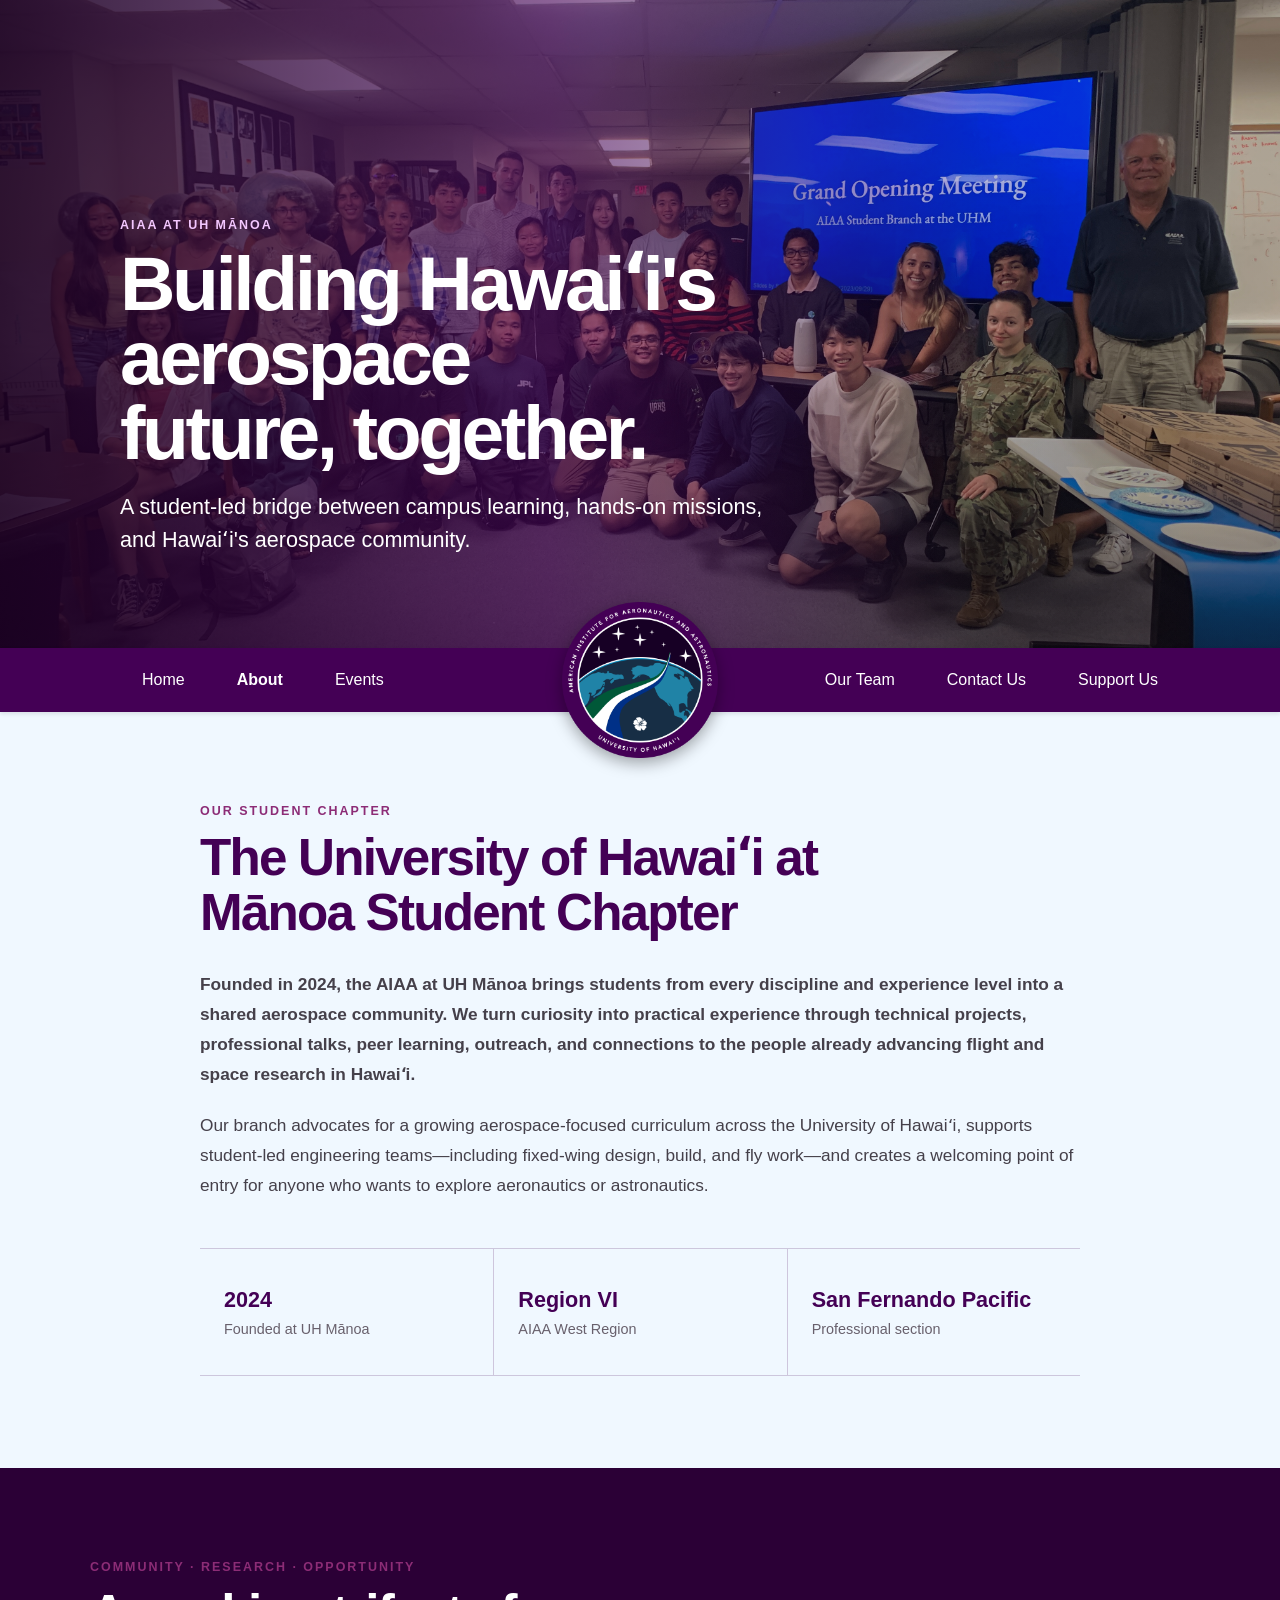
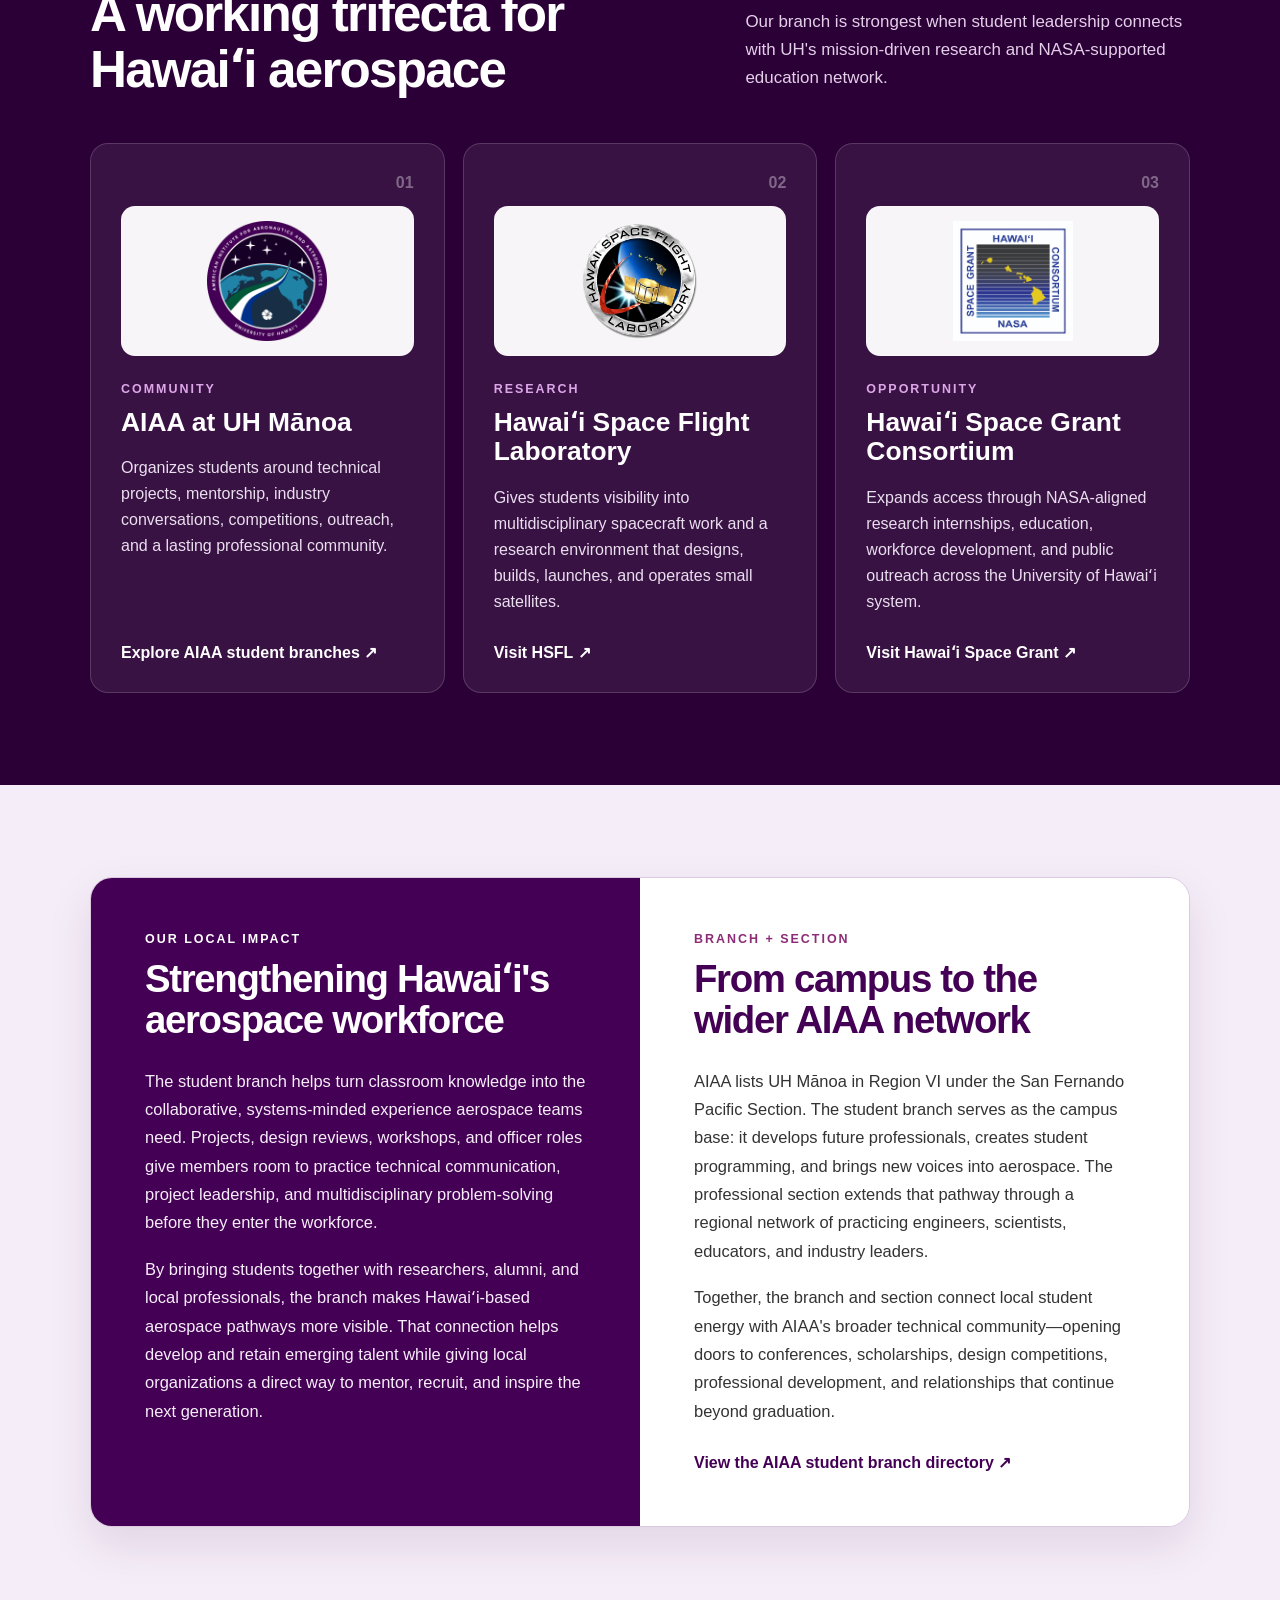
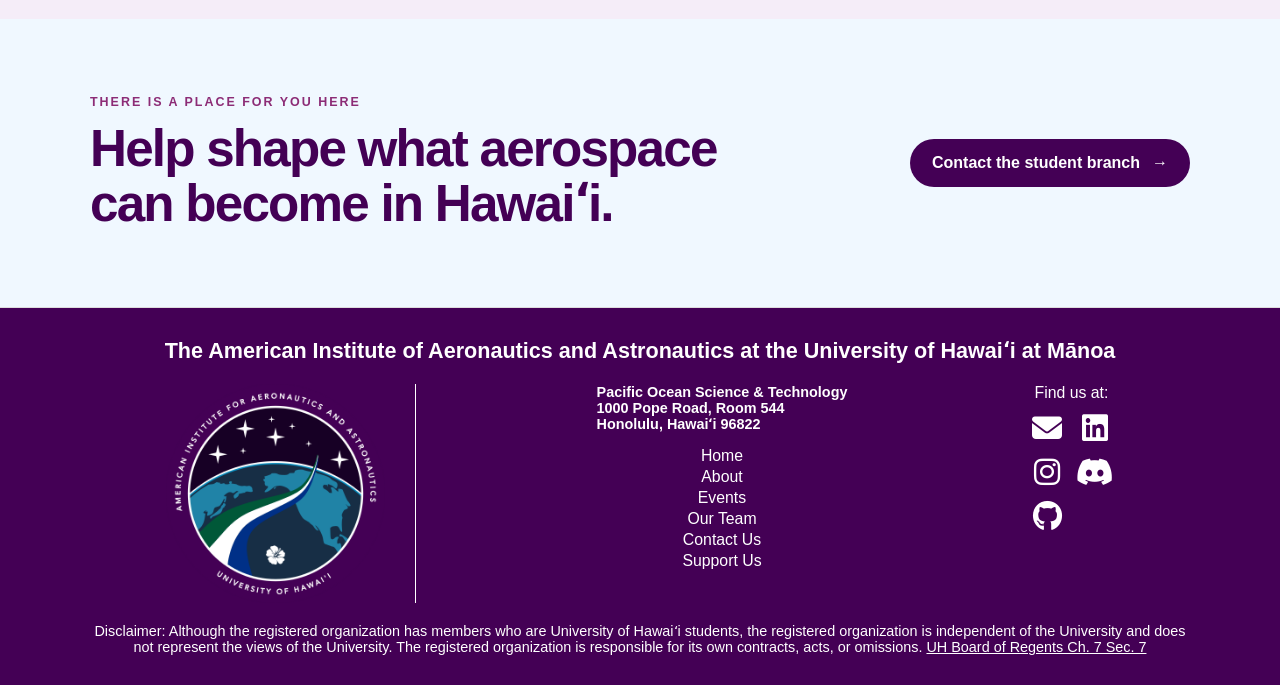
==== commit eddea2de: "Crop partner logos on About page" ====
--- a/about.html
+++ b/about.html
@@ -8,7 +8,7 @@
         <link rel="preconnect" href="https://fonts.googleapis.com">
         <link rel="preconnect" href="https://fonts.gstatic.com" crossorigin>
         <link href="https://fonts.googleapis.com/css2?family=Figtree:wght@400;500;600;700;800;900&display=swap" rel="stylesheet">
-        <link rel="stylesheet" href="css/style.css?v=30" />
+        <link rel="stylesheet" href="css/style.css?v=31" />
         <link rel="icon" type="image/x-icon" href="image/favicon.ico"/>
         <link rel="icon" type="image/png" sizes="100x100" href="image/favicon-32x32.png" />
         <link rel="icon" type="image/png" sizes="16x16" href="image/favicon-16x16.png" />
@@ -84,7 +84,7 @@
                         <article class="trifecta-card">
                             <span class="card-number">01</span>
                             <div class="trifecta-logo">
-                                <img src="image/branch-logo.png" alt="AIAA at UH Mānoa student branch logo" loading="lazy">
+                                <img src="image/branch-logo.png?v=31" alt="AIAA at UH Mānoa student branch logo" loading="lazy">
                             </div>
                             <p class="card-kicker">Community</p>
                             <h3>AIAA at UH Mānoa</h3>
@@ -95,7 +95,7 @@
                         <article class="trifecta-card">
                             <span class="card-number">02</span>
                             <div class="trifecta-logo">
-                                <img src="image/hawaii-space-flight-lab-logo.webp" alt="Hawaiʻi Space Flight Laboratory logo" loading="lazy">
+                                <img src="image/hawaii-space-flight-lab-logo.webp?v=31" alt="Hawaiʻi Space Flight Laboratory logo" loading="lazy">
                             </div>
                             <p class="card-kicker">Research</p>
                             <h3>Hawaiʻi Space Flight Laboratory</h3>
@@ -106,7 +106,7 @@
                         <article class="trifecta-card">
                             <span class="card-number">03</span>
                             <div class="trifecta-logo">
-                                <img src="image/hawaii-space-grant-logo.png" alt="Hawaiʻi Space Grant Consortium logo" loading="lazy">
+                                <img src="image/hawaii-space-grant-logo.png?v=31" alt="Hawaiʻi Space Grant Consortium logo" loading="lazy">
                             </div>
                             <p class="card-kicker">Opportunity</p>
                             <h3>Hawaiʻi Space Grant Consortium</h3>
--- a/css/style.css
+++ b/css/style.css
@@ -519,7 +519,7 @@
 
 .trifecta-card {
   display: flex;
-  min-height: 390px;
+  min-height: 550px;
   padding: 30px;
   border: 1px solid rgba(255, 255, 255, 0.16);
   border-radius: 18px;
@@ -540,8 +540,28 @@
   font-weight: 800;
 }
 
+.trifecta-logo {
+  display: flex;
+  height: 150px;
+  margin-top: 14px;
+  padding: 14px;
+  align-items: center;
+  justify-content: center;
+  overflow: hidden;
+  border: 1px solid rgba(255, 255, 255, 0.22);
+  border-radius: 14px;
+  background: rgba(255, 255, 255, 0.96);
+}
+
+.trifecta-logo img {
+  display: block;
+  width: 100%;
+  height: 100%;
+  object-fit: contain;
+}
+
 .card-kicker {
-  margin-top: 32px;
+  margin-top: 26px;
   color: #dda6e9;
 }
 
@@ -680,7 +700,7 @@
   }
 
   .trifecta-card {
-    min-height: 310px;
+    min-height: 490px;
   }
 
   .about-cta-inner {
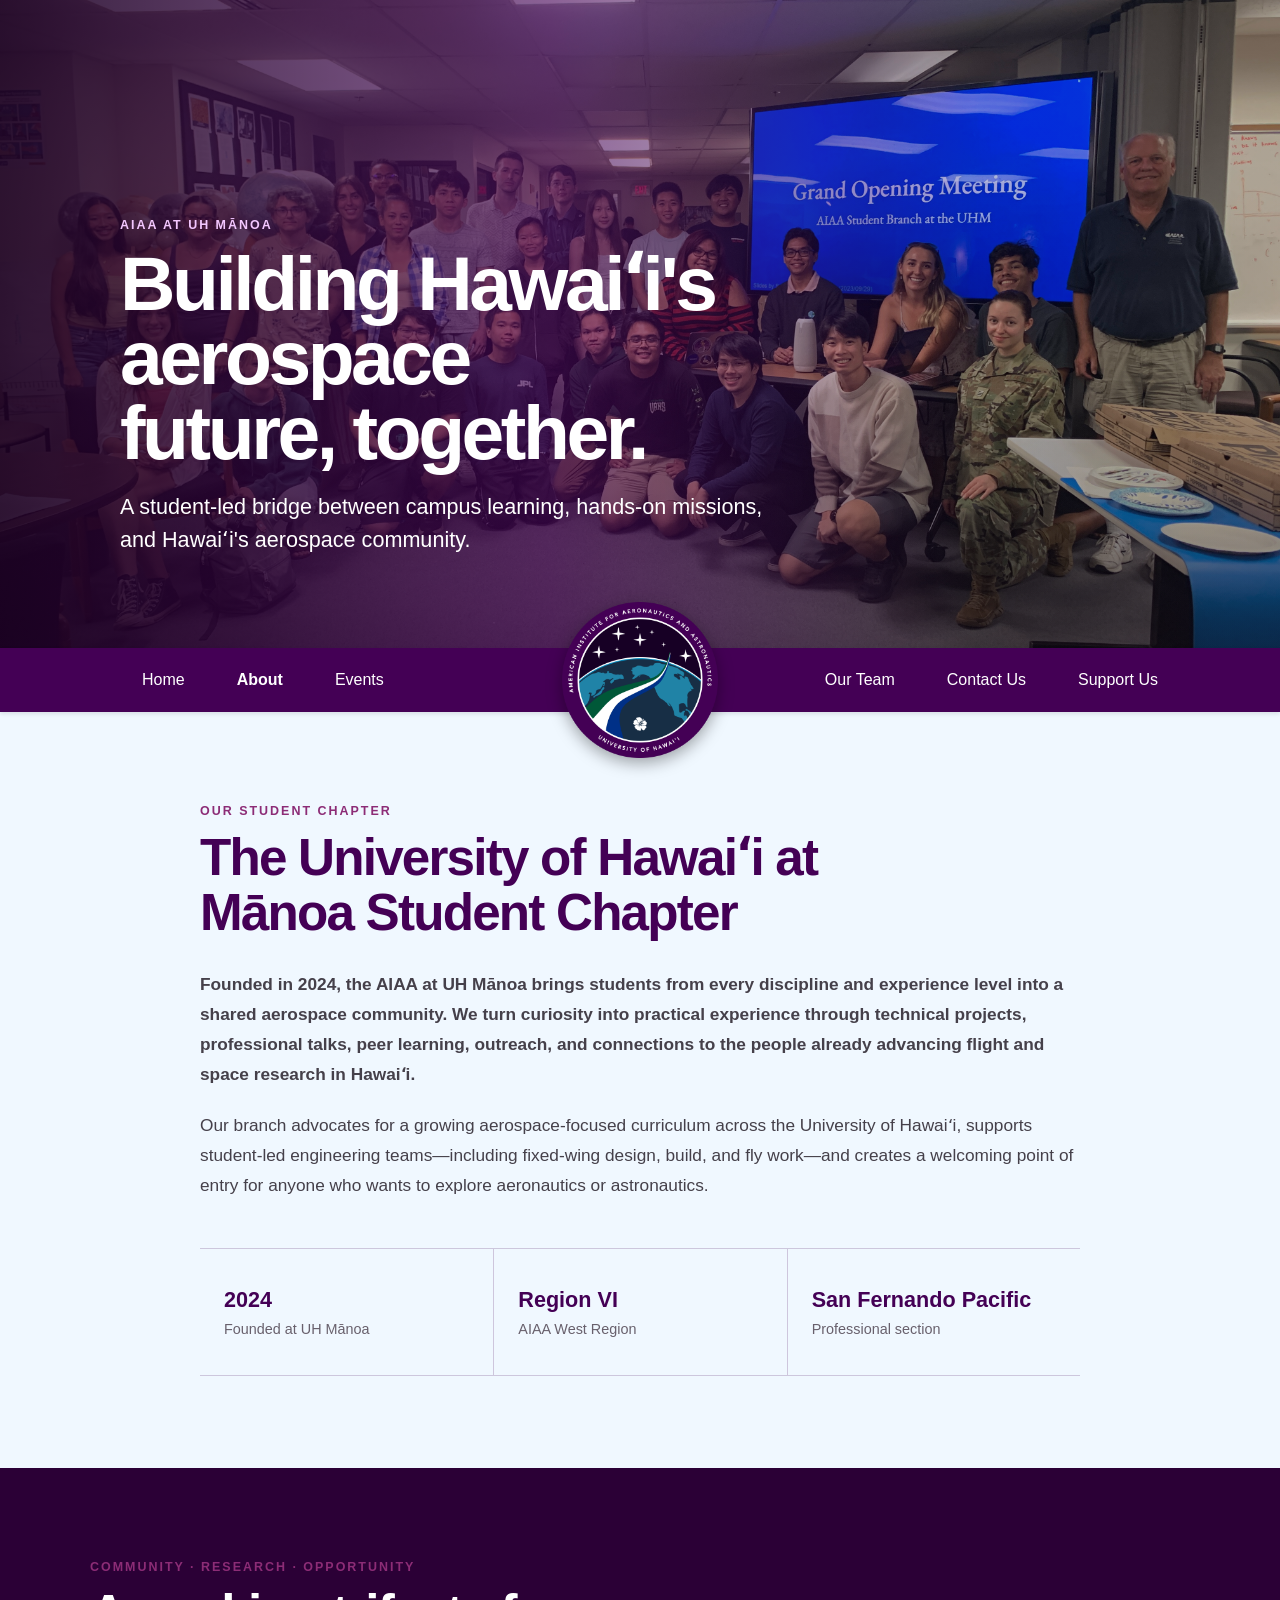
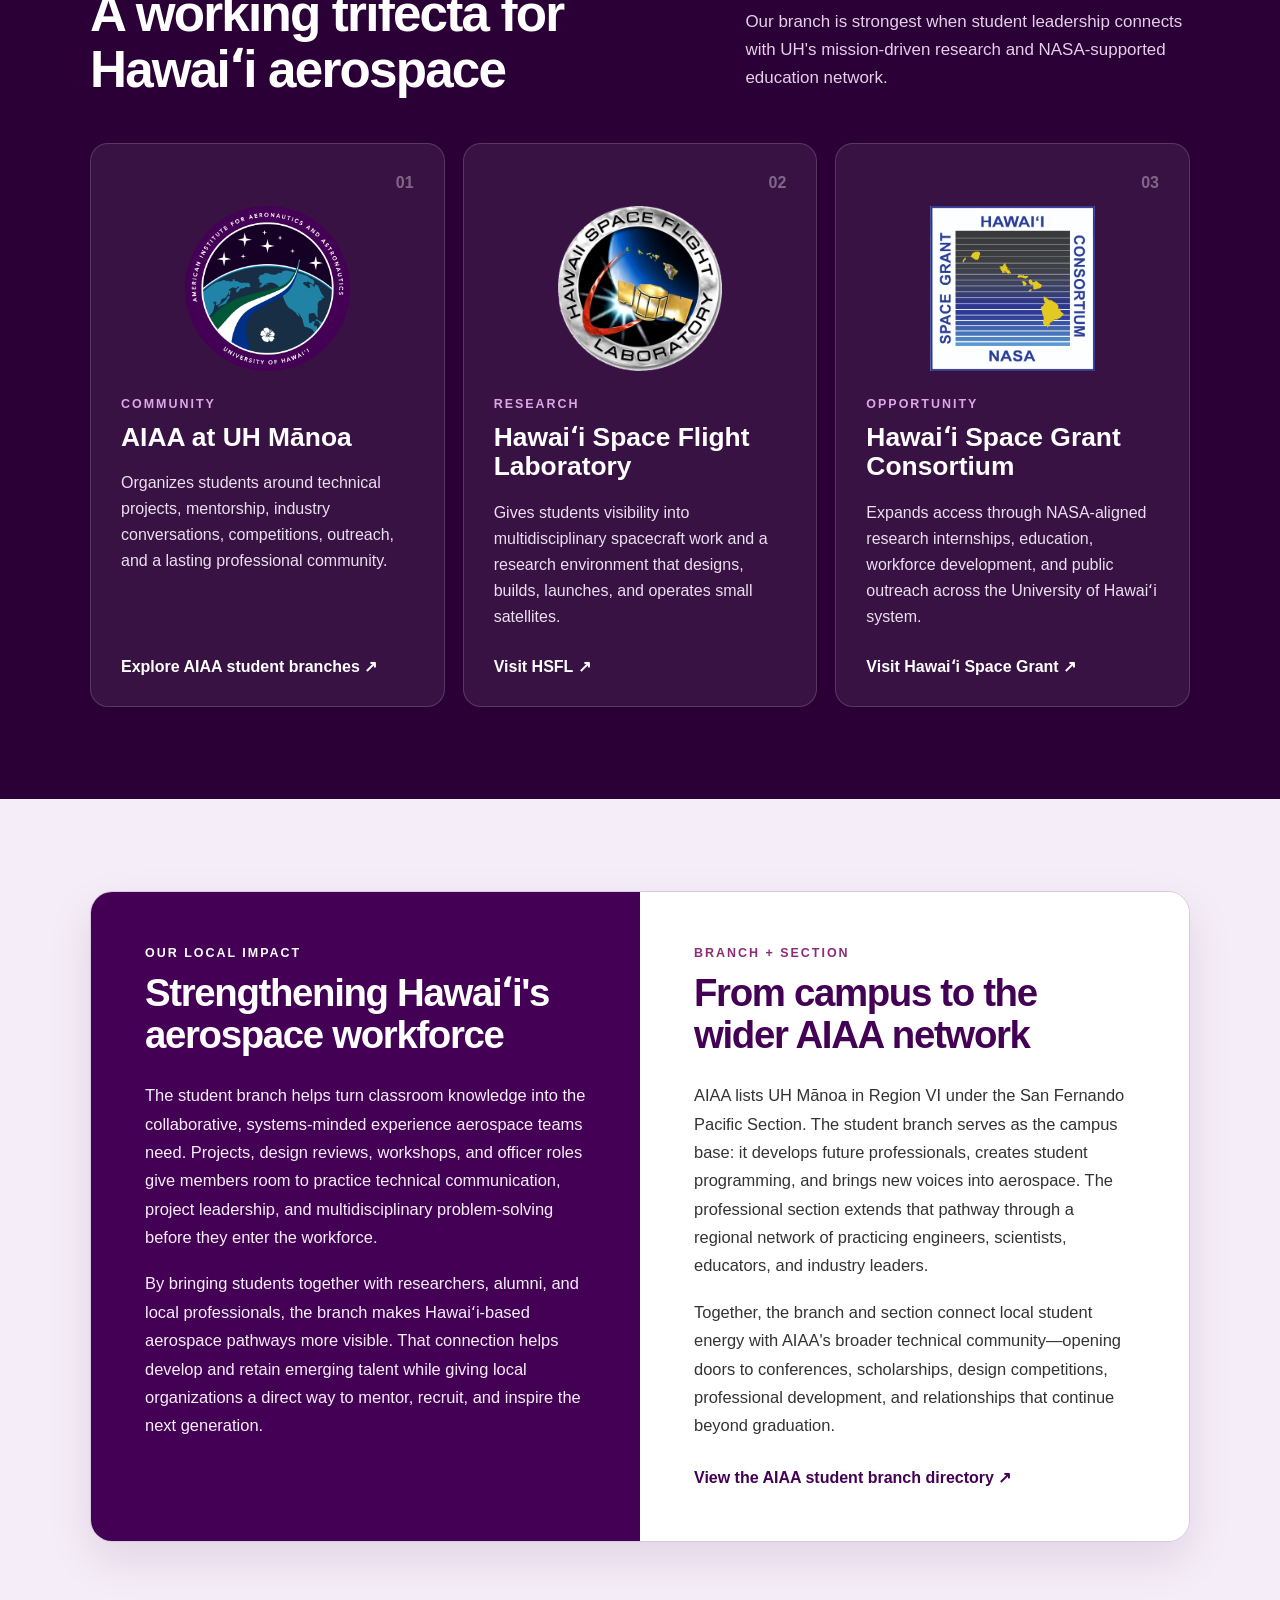
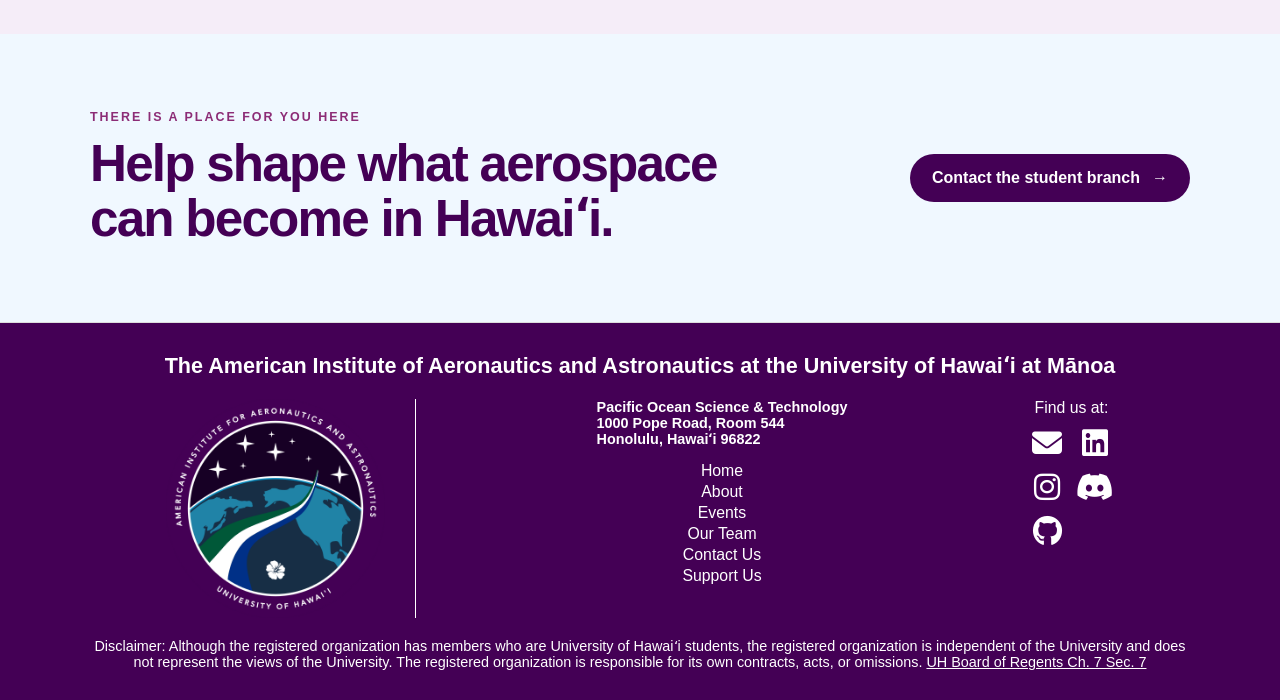
==== commit 7be07892: "Refresh About page logo styles" ====
--- a/about.html
+++ b/about.html
@@ -8,7 +8,7 @@
         <link rel="preconnect" href="https://fonts.googleapis.com">
         <link rel="preconnect" href="https://fonts.gstatic.com" crossorigin>
         <link href="https://fonts.googleapis.com/css2?family=Figtree:wght@400;500;600;700;800;900&display=swap" rel="stylesheet">
-        <link rel="stylesheet" href="css/style.css?v=31" />
+        <link rel="stylesheet" href="css/style.css?v=32" />
         <link rel="icon" type="image/x-icon" href="image/favicon.ico"/>
         <link rel="icon" type="image/png" sizes="100x100" href="image/favicon-32x32.png" />
         <link rel="icon" type="image/png" sizes="16x16" href="image/favicon-16x16.png" />
--- a/css/style.css
+++ b/css/style.css
@@ -542,20 +542,17 @@
 
 .trifecta-logo {
   display: flex;
-  height: 150px;
+  height: 165px;
   margin-top: 14px;
-  padding: 14px;
   align-items: center;
   justify-content: center;
   overflow: hidden;
-  border: 1px solid rgba(255, 255, 255, 0.22);
-  border-radius: 14px;
-  background: rgba(255, 255, 255, 0.96);
 }
 
 .trifecta-logo img {
   display: block;
-  width: 100%;
+  width: auto;
+  max-width: 100%;
   height: 100%;
   object-fit: contain;
 }
